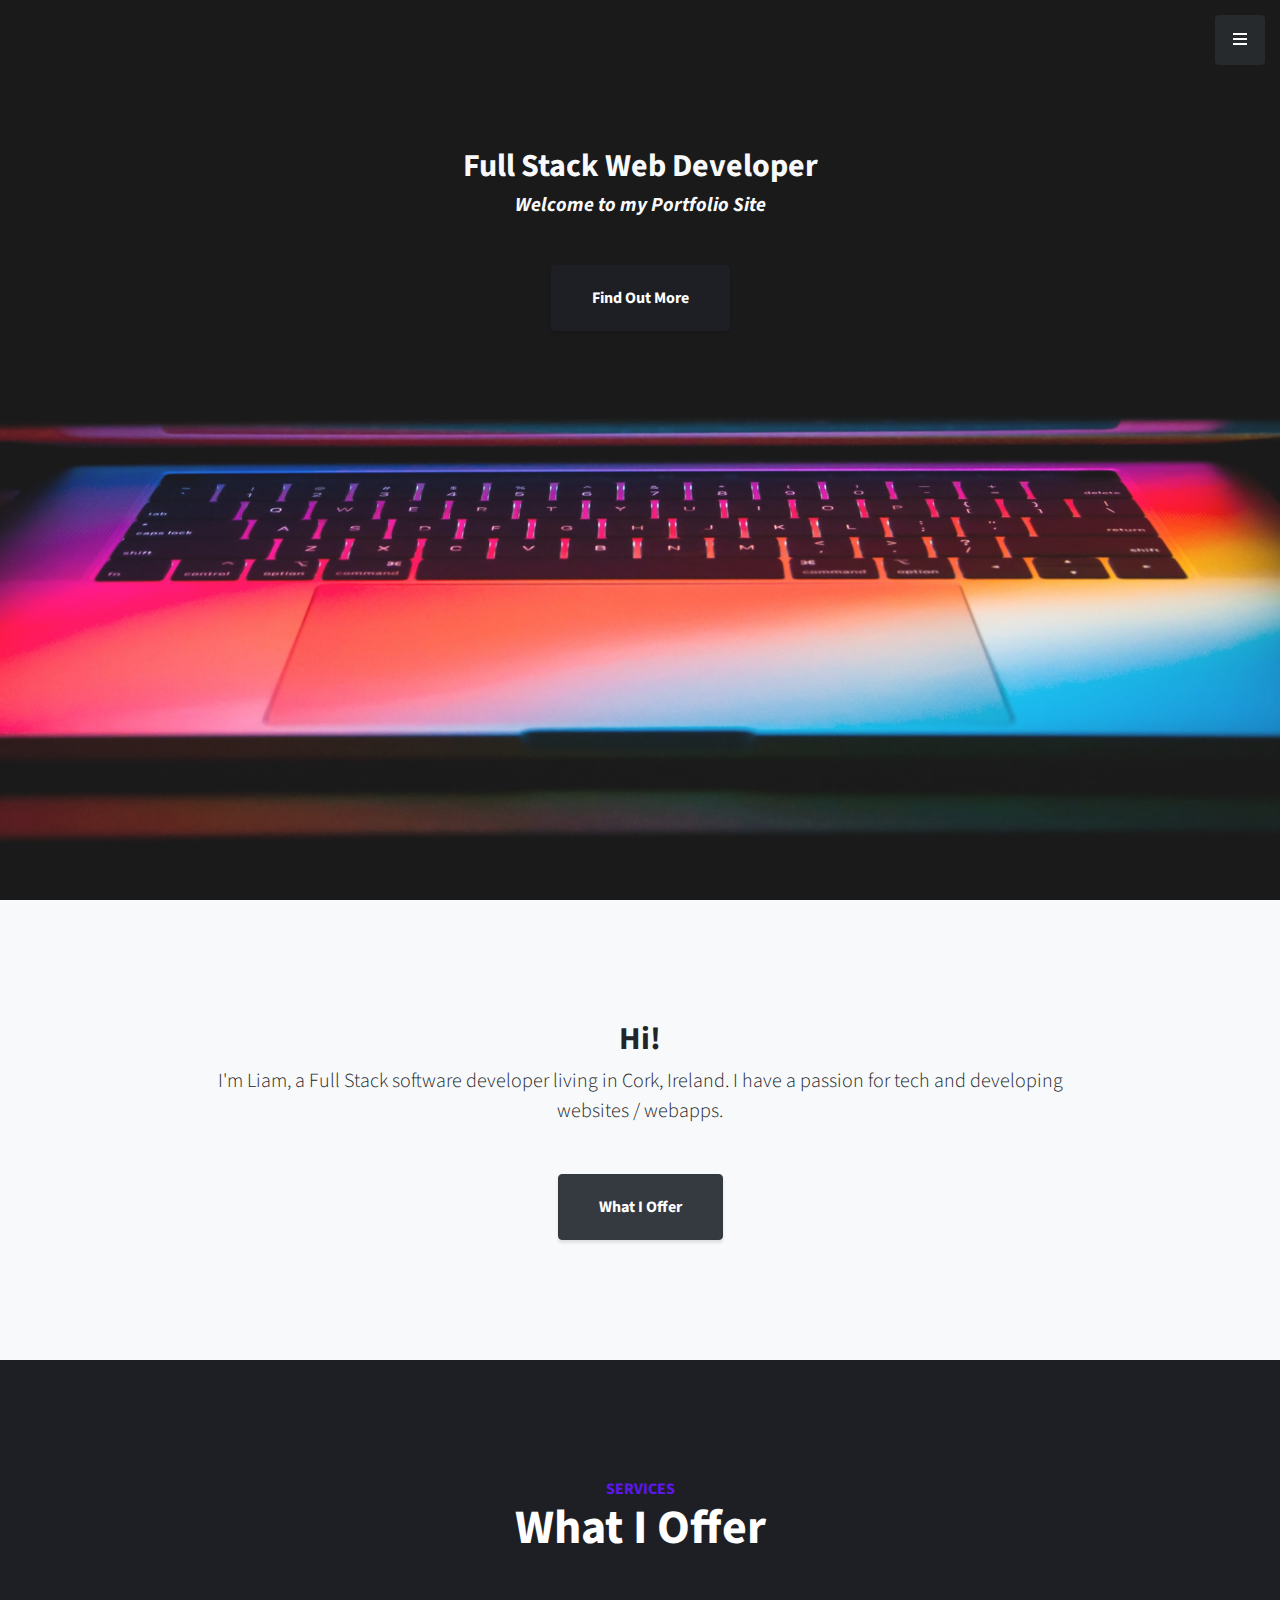
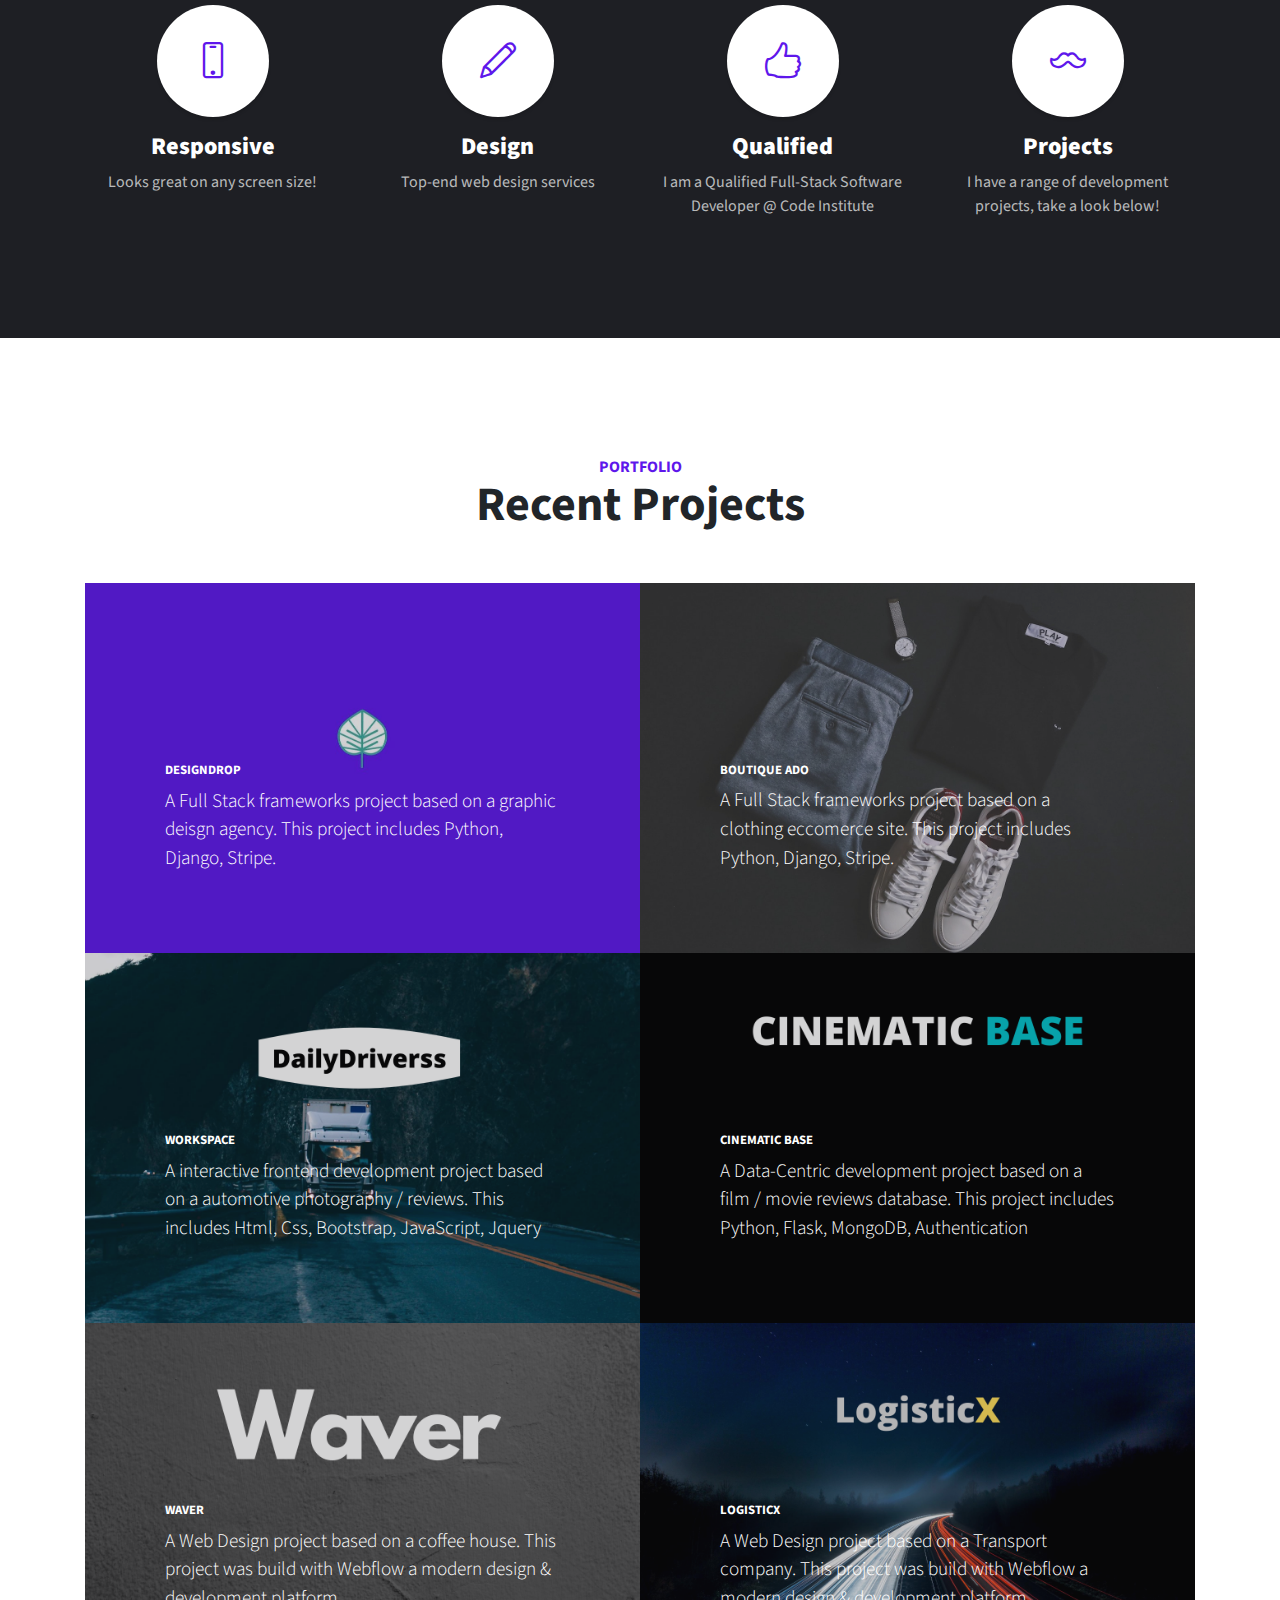
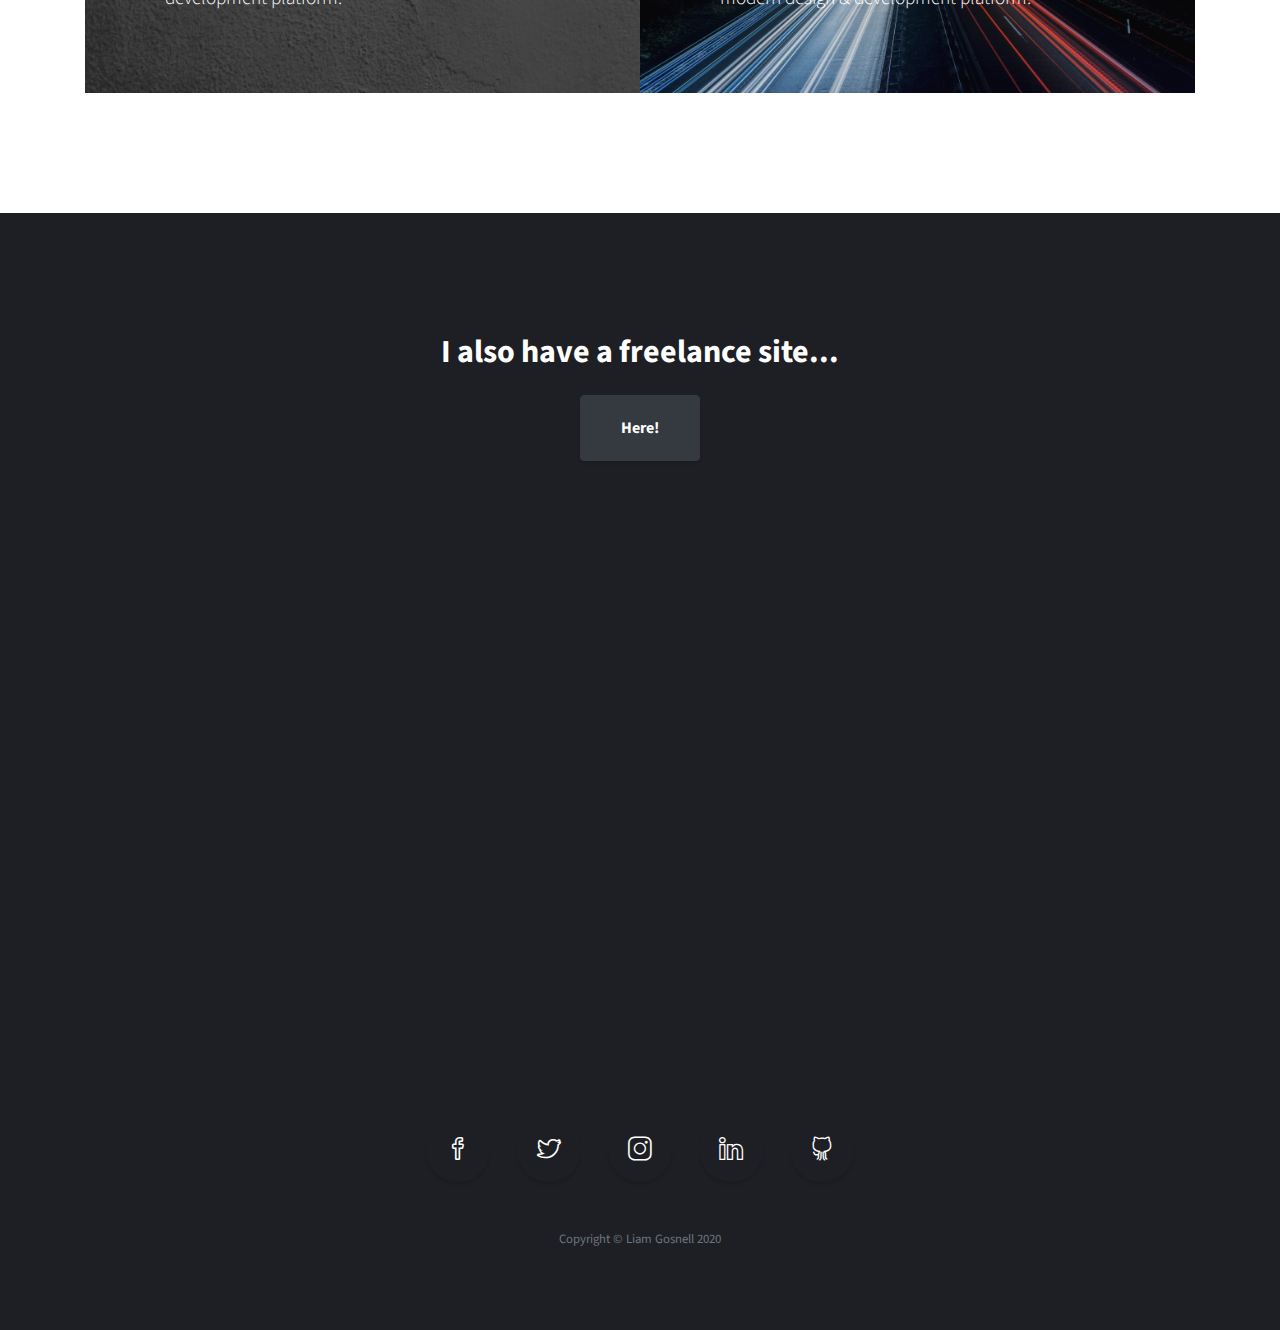
==== index.html @ 62e8125d "Added colours and images, index.html moved to main file" ====
<!DOCTYPE html>
<html lang="en">

<head>

  <meta charset="utf-8">
  <meta name="viewport" content="width=device-width, initial-scale=1, shrink-to-fit=no">
  <meta name="description" content="">
  <meta name="author" content="">

  <title>Liam Gosnell</title>

  <!-- Bootstrap Core CSS -->
  <link href="static/vendor/bootstrap/css/bootstrap.min.css" rel="stylesheet">

  <!-- Custom Fonts -->
  <link href="static/vendor/fontawesome-free/css/all.min.css" rel="stylesheet" type="text/css">
  <link href="https://fonts.googleapis.com/css?family=Source+Sans+Pro:300,400,700,300italic,400italic,700italic" rel="stylesheet" type="text/css">
  <link href="static/vendor/simple-line-icons/css/simple-line-icons.css" rel="stylesheet">

  <!-- Custom CSS -->
  <link href="static/css/stylish-portfolio.min.css" rel="stylesheet">
  <link href="static/css/stylish-portfolio.css" rel="stylesheet">

</head>

<body id="page-top">

  <!-- Navigation -->
  <a class="menu-toggle rounded" href="#">
    <i class="fas fa-bars"></i>
  </a>
  <nav id="sidebar-wrapper">
    <ul class="sidebar-nav">
      <li class="sidebar-brand">
        <a class="js-scroll-trigger" href="#page-top">Menu</a>
      </li>
      <li class="sidebar-nav-item">
        <a class="js-scroll-trigger" href="#page-top">Home</a>
      </li>
      <li class="sidebar-nav-item">
        <a class="js-scroll-trigger" href="#about">About</a>
      </li>
    
      <li class="sidebar-nav-item">
        <a class="js-scroll-trigger" href="#portfolio">Portfolio</a>
      </li>
      <li class="sidebar-nav-item">
        <a class="js-scroll-trigger" href="#contact">Contact</a>
      </li>
    </ul>
  </nav>

  <!-- Header -->
  <header class="masthead d-flex">
    <div class="container text-center my-auto">
    <h2 class="text-light">Full Stack Web Developer</h2>
      <h5 class="mb-5 text-light">
        <em>Welcome to my Portfolio Site</em>
      </h5>
      <a class="btn btn-primary btn-xl js-scroll-trigger" href="#about">Find Out More</a>
    </div>
    <div class="overlay"></div>
  </header>

  <!-- About -->
  <section class="content-section bg-light" id="about">
    <div class="container text-center">
      <div class="row">
        <div class="col-lg-10 mx-auto">
          <h2>Hi!</h2>
          <p class="lead mb-5">I'm Liam, a Full Stack software developer living in Cork, Ireland. I have a passion for tech and developing websites / webapps.</p>
          <a class="btn btn-dark btn-xl js-scroll-trigger" href="#services">What I Offer</a>
        </div>
      </div>
    </div>
  </section>

  <!-- Services -->
  <section class="content-section bg-primary text-white text-center" id="services">
    <div class="container">
      <div class="content-section-heading">
        <h3 class="text-secondary mb-0">Services</h3>
        <h2 class="mb-5">What I Offer</h2>
      </div>
      <div class="row">
        <div class="col-lg-3 col-md-6 mb-5 mb-lg-0">
          <span class="service-icon rounded-circle mx-auto mb-3">
            <i class="icon-screen-smartphone"></i>
          </span>
          <h4>
            <strong>Responsive</strong>
          </h4>
          <p class="text-faded mb-0">Looks great on any screen size!</p>
        </div>
        <div class="col-lg-3 col-md-6 mb-5 mb-lg-0">
          <span class="service-icon rounded-circle mx-auto mb-3">
            <i class="icon-pencil"></i>
          </span>
          <h4>
            <strong>Design</strong>
          </h4>
          <p class="text-faded mb-0">Top-end web design services</p>
        </div>
        <div class="col-lg-3 col-md-6 mb-5 mb-md-0">
          <span class="service-icon rounded-circle mx-auto mb-3">
            <i class="icon-like"></i>
          </span>
          <h4>
            <strong>Qualified</strong>
          </h4>
          <p class="text-faded mb-0">I am a Qualified Full-Stack Software Developer @ Code Institute</a></p>
        </div>
        <div class="col-lg-3 col-md-6">
          <span class="service-icon rounded-circle mx-auto mb-3">
            <i class="icon-mustache"></i>
          </span>
          <h4>
            <strong>Projects</strong>
          </h4>
          <p class="text-faded mb-0">I have a range of development projects, take a look below!</p>
        </div>
      </div>
    </div>
  </section>

  

  <!-- Portfolio -->
  <section class="content-section" id="portfolio">
    <div class="container">
      <div class="content-section-heading text-center">
        <h3 class="text-secondary mb-0">Portfolio</h3>
        <h2 class="mb-5">Recent Projects</h2>
      </div>
      <div class="row no-gutters">
        <div class="col-lg-6">
          <a class="portfolio-item" target="_blank" href="https://designdrop.herokuapp.com/">
            <span class="caption">
              <span class="caption-content">
                <h2>DESIGNDROP</h2>
                <p class="mb-0">A Full Stack frameworks project based on a graphic deisgn agency. This project includes Python, Django, Stripe.</p>
              </span>
            </span>
            <img class="img-fluid" src="static/img/design.jpg" alt="">
          </a>
        </div>
        <div class="col-lg-6">
          <a class="portfolio-item" target="_blank" href="https://lg-boutique-ado.herokuapp.com/">
            <span class="caption">
              <span class="caption-content">
                <h2>Boutique Ado</h2>
                <p class="mb-0">A Full Stack frameworks project based on a clothing eccomerce site. This project includes Python, Django, Stripe.</p>
              </span>
            </span>
            <img class="img-fluid" src="static/img/clothes-main.jpg" alt="">
          </a>
        </div>
        <div class="col-lg-6">
          <a class="portfolio-item" href="#">
            <span class="caption">
              <span class="caption-content">
                <h2>Workspace</h2>
                <p class="mb-0">A interactive frontend development project based on a automotive photography / reviews. This includes Html, Css, Bootstrap, JavaScript, Jquery</p>
              </span>
            </span>
            <img class="img-fluid" src="static/img/CB (4).png" alt="">
          </a>
        </div>
        <div class="col-lg-6">
          <a class="portfolio-item" href="https://cinematicbase.herokuapp.com/">
            <span class="caption">
              <span class="caption-content">
                <h2>Cinematic Base</h2>
                <p class="mb-0">A Data-Centric development project based on a film / movie reviews database. This project includes Python, Flask, MongoDB, Authentication</p>
              </span>
            </span>
            <img class="img-fluid" src="static/img/CB.png" alt="">
          </a>
        </div>
        <div class="col-lg-6">
          <a class="portfolio-item" href="https://waver.webflow.io/">
            <span class="caption">
              <span class="caption-content">
                <h2>Waver</h2>
                <p class="mb-0">A Web Design project based on a coffee house. This project was build with Webflow a modern design & development platform.</p>
              </span>
            </span>
            <img class="img-fluid" src="static/img/CB (7).png" alt="">
          </a>
        </div>
        <div class="col-lg-6">
          <a class="portfolio-item" href="https://logisticx.webflow.io/">
            <span class="caption">
              <span class="caption-content">
                <h2>LogisticX</h2>
                <p class="mb-0">A Web Design project based on a Transport company. This project was build with Webflow a modern design & development platform.</p>
              </span>
            </span>
            <img class="img-fluid" src="static/img/CB (6).png" alt="">
          </a>
        </div>
      </div>
    </div>
  </section>

  <!-- Call to Action -->
  <section class="content-section bg-primary text-white">
    <div class="container text-center">
      <h2 class="mb-4">I also have a freelance site...</h2>
      <a target="_blank" href="https://www.liamgosnell.ie/" class="btn btn-xl btn-dark">Here!</a>
    </div>
  </section>

  <!-- Map -->
  <section class="bg-primary" id="contact" class="map">
    <iframe src="https://www.google.com/maps/embed?pb=!1m18!1m12!1m3!1d19684.155788998512!2d-8.250971366388812!3d51.924477651158575!2m3!1f0!2f0!3f0!3m2!1i1024!2i768!4f13.1!3m3!1m2!1s0x484362a20b01cd27%3A0x40cc24ab045c8a9f!2sCarrigane%2C%20Co.%20Cork%2C%20T45%20HY90!5e0!3m2!1sen!2sie!4v1599044716041!5m2!1sen!2sie" width="100%" height="450" frameborder="0" style="border:0;" allowfullscreen="" aria-hidden="false" tabindex="0"></iframe>
    <br />
    
  </section>

  <!-- Footer -->
  <footer class="footer bg-primary text-center">
    <div class="container">
      <ul class="list-inline mb-5">
        <li class="list-inline-item">
          <a class="social-link rounded-circle text-white mr-3" target="_blank" href="https://www.facebook.com/LiamGosnellWeb">
            <i class="icon-social-facebook"></i>
          </a>
        </li>
        <li class="list-inline-item">
          <a class="social-link rounded-circle text-white mr-3" target="_blank" href="https://twitter.com/liam_gosnell">
            <i class="icon-social-twitter"></i>
          </a>
        </li>
        <li class="list-inline-item">
          <a class="social-link rounded-circle text-white mr-3" target="_blank" href="https://www.instagram.com/liam_gosnell/">
            <i class="icon-social-instagram"></i>
          </a>
        </li>
        <li class="list-inline-item">
          <a class="social-link rounded-circle text-white mr-3" target="_blank" href="https://www.linkedin.com/in/liam-gosnell-12635a195/">
            <i class="icon-social-linkedin"></i>
          </a>
        </li>
        <li class="list-inline-item">
          <a class="social-link rounded-circle text-white" target="_blank" href="https://github.com/Liam-gosnell">
            <i class="icon-social-github"></i>
          </a>
        </li>
      </ul>
      <p class="text-muted small mb-0">Copyright &copy; Liam Gosnell 2020</p>
    </div>
  </footer>

  <!-- Scroll to Top Button-->
  <a class="scroll-to-top rounded js-scroll-trigger" href="#page-top">
    <i class="fas fa-angle-up"></i>
  </a>

  <!-- Bootstrap core JavaScript -->
  <script src="static/vendor/jquery/jquery.min.js"></script>
  <script src="static/vendor/bootstrap/js/bootstrap.bundle.min.js"></script>

  <!-- Plugin JavaScript -->
  <script src="static/vendor/jquery-easing/jquery.easing.min.js"></script>

  <!-- Custom scripts for this template -->
  <script src="static/js/stylish-portfolio.min.js"></script>

</body>

</html>
---- static/vendor/simple-line-icons/css/simple-line-icons.css ----
@font-face {
  font-family: 'simple-line-icons';
  src: url('../fonts/Simple-Line-Icons.eot?v=2.4.0');
  src: url('../fonts/Simple-Line-Icons.eot?v=2.4.0#iefix') format('embedded-opentype'), url('../fonts/Simple-Line-Icons.woff2?v=2.4.0') format('woff2'), url('../fonts/Simple-Line-Icons.ttf?v=2.4.0') format('truetype'), url('../fonts/Simple-Line-Icons.woff?v=2.4.0') format('woff'), url('../fonts/Simple-Line-Icons.svg?v=2.4.0#simple-line-icons') format('svg');
  font-weight: normal;
  font-style: normal;
}
/*
 Use the following CSS code if you want to have a class per icon.
 Instead of a list of all class selectors, you can use the generic [class*="icon-"] selector, but it's slower:
*/
.icon-user,
.icon-people,
.icon-user-female,
.icon-user-follow,
.icon-user-following,
.icon-user-unfollow,
.icon-login,
.icon-logout,
.icon-emotsmile,
.icon-phone,
.icon-call-end,
.icon-call-in,
.icon-call-out,
.icon-map,
.icon-location-pin,
.icon-direction,
.icon-directions,
.icon-compass,
.icon-layers,
.icon-menu,
.icon-list,
.icon-options-vertical,
.icon-options,
.icon-arrow-down,
.icon-arrow-left,
.icon-arrow-right,
.icon-arrow-up,
.icon-arrow-up-circle,
.icon-arrow-left-circle,
.icon-arrow-right-circle,
.icon-arrow-down-circle,
.icon-check,
.icon-clock,
.icon-plus,
.icon-minus,
.icon-close,
.icon-event,
.icon-exclamation,
.icon-organization,
.icon-trophy,
.icon-screen-smartphone,
.icon-screen-desktop,
.icon-plane,
.icon-notebook,
.icon-mustache,
.icon-mouse,
.icon-magnet,
.icon-energy,
.icon-disc,
.icon-cursor,
.icon-cursor-move,
.icon-crop,
.icon-chemistry,
.icon-speedometer,
.icon-shield,
.icon-screen-tablet,
.icon-magic-wand,
.icon-hourglass,
.icon-graduation,
.icon-ghost,
.icon-game-controller,
.icon-fire,
.icon-eyeglass,
.icon-envelope-open,
.icon-envelope-letter,
.icon-bell,
.icon-badge,
.icon-anchor,
.icon-wallet,
.icon-vector,
.icon-speech,
.icon-puzzle,
.icon-printer,
.icon-present,
.icon-playlist,
.icon-pin,
.icon-picture,
.icon-handbag,
.icon-globe-alt,
.icon-globe,
.icon-folder-alt,
.icon-folder,
.icon-film,
.icon-feed,
.icon-drop,
.icon-drawer,
.icon-docs,
.icon-doc,
.icon-diamond,
.icon-cup,
.icon-calculator,
.icon-bubbles,
.icon-briefcase,
.icon-book-open,
.icon-basket-loaded,
.icon-basket,
.icon-bag,
.icon-action-undo,
.icon-action-redo,
.icon-wrench,
.icon-umbrella,
.icon-trash,
.icon-tag,
.icon-support,
.icon-frame,
.icon-size-fullscreen,
.icon-size-actual,
.icon-shuffle,
.icon-share-alt,
.icon-share,
.icon-rocket,
.icon-question,
.icon-pie-chart,
.icon-pencil,
.icon-note,
.icon-loop,
.icon-home,
.icon-grid,
.icon-graph,
.icon-microphone,
.icon-music-tone-alt,
.icon-music-tone,
.icon-earphones-alt,
.icon-earphones,
.icon-equalizer,
.icon-like,
.icon-dislike,
.icon-control-start,
.icon-control-rewind,
.icon-control-play,
.icon-control-pause,
.icon-control-forward,
.icon-control-end,
.icon-volume-1,
.icon-volume-2,
.icon-volume-off,
.icon-calendar,
.icon-bulb,
.icon-chart,
.icon-ban,
.icon-bubble,
.icon-camrecorder,
.icon-camera,
.icon-cloud-download,
.icon-cloud-upload,
.icon-envelope,
.icon-eye,
.icon-flag,
.icon-heart,
.icon-info,
.icon-key,
.icon-link,
.icon-lock,
.icon-lock-open,
.icon-magnifier,
.icon-magnifier-add,
.icon-magnifier-remove,
.icon-paper-clip,
.icon-paper-plane,
.icon-power,
.icon-refresh,
.icon-reload,
.icon-settings,
.icon-star,
.icon-symbol-female,
.icon-symbol-male,
.icon-target,
.icon-credit-card,
.icon-paypal,
.icon-social-tumblr,
.icon-social-twitter,
.icon-social-facebook,
.icon-social-instagram,
.icon-social-linkedin,
.icon-social-pinterest,
.icon-social-github,
.icon-social-google,
.icon-social-reddit,
.icon-social-skype,
.icon-social-dribbble,
.icon-social-behance,
.icon-social-foursqare,
.icon-social-soundcloud,
.icon-social-spotify,
.icon-social-stumbleupon,
.icon-social-youtube,
.icon-social-dropbox,
.icon-social-vkontakte,
.icon-social-steam {
  font-family: 'simple-line-icons';
  speak: none;
  font-style: normal;
  font-weight: normal;
  font-variant: normal;
  text-transform: none;
  line-height: 1;
  /* Better Font Rendering =========== */
  -webkit-font-smoothing: antialiased;
  -moz-osx-font-smoothing: grayscale;
}
.icon-user:before {
  content: "\e005";
}
.icon-people:before {
  content: "\e001";
}
.icon-user-female:before {
  content: "\e000";
}
.icon-user-follow:before {
  content: "\e002";
}
.icon-user-following:before {
  content: "\e003";
}
.icon-user-unfollow:before {
  content: "\e004";
}
.icon-login:before {
  content: "\e066";
}
.icon-logout:before {
  content: "\e065";
}
.icon-emotsmile:before {
  content: "\e021";
}
.icon-phone:before {
  content: "\e600";
}
.icon-call-end:before {
  content: "\e048";
}
.icon-call-in:before {
  content: "\e047";
}
.icon-call-out:before {
  content: "\e046";
}
.icon-map:before {
  content: "\e033";
}
.icon-location-pin:before {
  content: "\e096";
}
.icon-direction:before {
  content: "\e042";
}
.icon-directions:before {
  content: "\e041";
}
.icon-compass:before {
  content: "\e045";
}
.icon-layers:before {
  content: "\e034";
}
.icon-menu:before {
  content: "\e601";
}
.icon-list:before {
  content: "\e067";
}
.icon-options-vertical:before {
  content: "\e602";
}
.icon-options:before {
  content: "\e603";
}
.icon-arrow-down:before {
  content: "\e604";
}
.icon-arrow-left:before {
  content: "\e605";
}
.icon-arrow-right:before {
  content: "\e606";
}
.icon-arrow-up:before {
  content: "\e607";
}
.icon-arrow-up-circle:before {
  content: "\e078";
}
.icon-arrow-left-circle:before {
  content: "\e07a";
}
.icon-arrow-right-circle:before {
  content: "\e079";
}
.icon-arrow-down-circle:before {
  content: "\e07b";
}
.icon-check:before {
  content: "\e080";
}
.icon-clock:before {
  content: "\e081";
}
.icon-plus:before {
  content: "\e095";
}
.icon-minus:before {
  content: "\e615";
}
.icon-close:before {
  content: "\e082";
}
.icon-event:before {
  content: "\e619";
}
.icon-exclamation:before {
  content: "\e617";
}
.icon-organization:before {
  content: "\e616";
}
.icon-trophy:before {
  content: "\e006";
}
.icon-screen-smartphone:before {
  content: "\e010";
}
.icon-screen-desktop:before {
  content: "\e011";
}
.icon-plane:before {
  content: "\e012";
}
.icon-notebook:before {
  content: "\e013";
}
.icon-mustache:before {
  content: "\e014";
}
.icon-mouse:before {
  content: "\e015";
}
.icon-magnet:before {
  content: "\e016";
}
.icon-energy:before {
  content: "\e020";
}
.icon-disc:before {
  content: "\e022";
}
.icon-cursor:before {
  content: "\e06e";
}
.icon-cursor-move:before {
  content: "\e023";
}
.icon-crop:before {
  content: "\e024";
}
.icon-chemistry:before {
  content: "\e026";
}
.icon-speedometer:before {
  content: "\e007";
}
.icon-shield:before {
  content: "\e00e";
}
.icon-screen-tablet:before {
  content: "\e00f";
}
.icon-magic-wand:before {
  content: "\e017";
}
.icon-hourglass:before {
  content: "\e018";
}
.icon-graduation:before {
  content: "\e019";
}
.icon-ghost:before {
  content: "\e01a";
}
.icon-game-controller:before {
  content: "\e01b";
}
.icon-fire:before {
  content: "\e01c";
}
.icon-eyeglass:before {
  content: "\e01d";
}
.icon-envelope-open:before {
  content: "\e01e";
}
.icon-envelope-letter:before {
  content: "\e01f";
}
.icon-bell:before {
  content: "\e027";
}
.icon-badge:before {
  content: "\e028";
}
.icon-anchor:before {
  content: "\e029";
}
.icon-wallet:before {
  content: "\e02a";
}
.icon-vector:before {
  content: "\e02b";
}
.icon-speech:before {
  content: "\e02c";
}
.icon-puzzle:before {
  content: "\e02d";
}
.icon-printer:before {
  content: "\e02e";
}
.icon-present:before {
  content: "\e02f";
}
.icon-playlist:before {
  content: "\e030";
}
.icon-pin:before {
  content: "\e031";
}
.icon-picture:before {
  content: "\e032";
}
.icon-handbag:before {
  content: "\e035";
}
.icon-globe-alt:before {
  content: "\e036";
}
.icon-globe:before {
  content: "\e037";
}
.icon-folder-alt:before {
  content: "\e039";
}
.icon-folder:before {
  content: "\e089";
}
.icon-film:before {
  content: "\e03a";
}
.icon-feed:before {
  content: "\e03b";
}
.icon-drop:before {
  content: "\e03e";
}
.icon-drawer:before {
  content: "\e03f";
}
.icon-docs:before {
  content: "\e040";
}
.icon-doc:before {
  content: "\e085";
}
.icon-diamond:before {
  content: "\e043";
}
.icon-cup:before {
  content: "\e044";
}
.icon-calculator:before {
  content: "\e049";
}
.icon-bubbles:before {
  content: "\e04a";
}
.icon-briefcase:before {
  content: "\e04b";
}
.icon-book-open:before {
  content: "\e04c";
}
.icon-basket-loaded:before {
  content: "\e04d";
}
.icon-basket:before {
  content: "\e04e";
}
.icon-bag:before {
  content: "\e04f";
}
.icon-action-undo:before {
  content: "\e050";
}
.icon-action-redo:before {
  content: "\e051";
}
.icon-wrench:before {
  content: "\e052";
}
.icon-umbrella:before {
  content: "\e053";
}
.icon-trash:before {
  content: "\e054";
}
.icon-tag:before {
  content: "\e055";
}
.icon-support:before {
  content: "\e056";
}
.icon-frame:before {
  content: "\e038";
}
.icon-size-fullscreen:before {
  content: "\e057";
}
.icon-size-actual:before {
  content: "\e058";
}
.icon-shuffle:before {
  content: "\e059";
}
.icon-share-alt:before {
  content: "\e05a";
}
.icon-share:before {
  content: "\e05b";
}
.icon-rocket:before {
  content: "\e05c";
}
.icon-question:before {
  content: "\e05d";
}
.icon-pie-chart:before {
  content: "\e05e";
}
.icon-pencil:before {
  content: "\e05f";
}
.icon-note:before {
  content: "\e060";
}
.icon-loop:before {
  content: "\e064";
}
.icon-home:before {
  content: "\e069";
}
.icon-grid:before {
  content: "\e06a";
}
.icon-graph:before {
  content: "\e06b";
}
.icon-microphone:before {
  content: "\e063";
}
.icon-music-tone-alt:before {
  content: "\e061";
}
.icon-music-tone:before {
  content: "\e062";
}
.icon-earphones-alt:before {
  content: "\e03c";
}
.icon-earphones:before {
  content: "\e03d";
}
.icon-equalizer:before {
  content: "\e06c";
}
.icon-like:before {
  content: "\e068";
}
.icon-dislike:before {
  content: "\e06d";
}
.icon-control-start:before {
  content: "\e06f";
}
.icon-control-rewind:before {
  content: "\e070";
}
.icon-control-play:before {
  content: "\e071";
}
.icon-control-pause:before {
  content: "\e072";
}
.icon-control-forward:before {
  content: "\e073";
}
.icon-control-end:before {
  content: "\e074";
}
.icon-volume-1:before {
  content: "\e09f";
}
.icon-volume-2:before {
  content: "\e0a0";
}
.icon-volume-off:before {
  content: "\e0a1";
}
.icon-calendar:before {
  content: "\e075";
}
.icon-bulb:before {
  content: "\e076";
}
.icon-chart:before {
  content: "\e077";
}
.icon-ban:before {
  content: "\e07c";
}
.icon-bubble:before {
  content: "\e07d";
}
.icon-camrecorder:before {
  content: "\e07e";
}
.icon-camera:before {
  content: "\e07f";
}
.icon-cloud-download:before {
  content: "\e083";
}
.icon-cloud-upload:before {
  content: "\e084";
}
.icon-envelope:before {
  content: "\e086";
}
.icon-eye:before {
  content: "\e087";
}
.icon-flag:before {
  content: "\e088";
}
.icon-heart:before {
  content: "\e08a";
}
.icon-info:before {
  content: "\e08b";
}
.icon-key:before {
  content: "\e08c";
}
.icon-link:before {
  content: "\e08d";
}
.icon-lock:before {
  content: "\e08e";
}
.icon-lock-open:before {
  content: "\e08f";
}
.icon-magnifier:before {
  content: "\e090";
}
.icon-magnifier-add:before {
  content: "\e091";
}
.icon-magnifier-remove:before {
  content: "\e092";
}
.icon-paper-clip:before {
  content: "\e093";
}
.icon-paper-plane:before {
  content: "\e094";
}
.icon-power:before {
  content: "\e097";
}
.icon-refresh:before {
  content: "\e098";
}
.icon-reload:before {
  content: "\e099";
}
.icon-settings:before {
  content: "\e09a";
}
.icon-star:before {
  content: "\e09b";
}
.icon-symbol-female:before {
  content: "\e09c";
}
.icon-symbol-male:before {
  content: "\e09d";
}
.icon-target:before {
  content: "\e09e";
}
.icon-credit-card:before {
  content: "\e025";
}
.icon-paypal:before {
  content: "\e608";
}
.icon-social-tumblr:before {
  content: "\e00a";
}
.icon-social-twitter:before {
  content: "\e009";
}
.icon-social-facebook:before {
  content: "\e00b";
}
.icon-social-instagram:before {
  content: "\e609";
}
.icon-social-linkedin:before {
  content: "\e60a";
}
.icon-social-pinterest:before {
  content: "\e60b";
}
.icon-social-github:before {
  content: "\e60c";
}
.icon-social-google:before {
  content: "\e60d";
}
.icon-social-reddit:before {
  content: "\e60e";
}
.icon-social-skype:before {
  content: "\e60f";
}
.icon-social-dribbble:before {
  content: "\e00d";
}
.icon-social-behance:before {
  content: "\e610";
}
.icon-social-foursqare:before {
  content: "\e611";
}
.icon-social-soundcloud:before {
  content: "\e612";
}
.icon-social-spotify:before {
  content: "\e613";
}
.icon-social-stumbleupon:before {
  content: "\e614";
}
.icon-social-youtube:before {
  content: "\e008";
}
.icon-social-dropbox:before {
  content: "\e00c";
}
.icon-social-vkontakte:before {
  content: "\e618";
}
.icon-social-steam:before {
  content: "\e620";
}
---- static/css/stylish-portfolio.min.css ----
/*!
 * Start Bootstrap - Stylish Portfolio v5.0.7 (https://startbootstrap.com/template-overviews/stylish-portfolio)
 * Copyright 2013-2019 Start Bootstrap
 * Licensed under MIT (https://github.com/BlackrockDigital/startbootstrap-stylish-portfolio/blob/master/LICENSE)
 */body,html{width:100%;height:100%}body{font-family:'Source Sans Pro'}.btn-xl{padding:1.25rem 2.5rem}.content-section{padding-top:7.5rem;padding-bottom:7.5rem}.content-section-heading h2{font-size:3rem}.content-section-heading h3{font-size:1rem;text-transform:uppercase}h1,h2,h3,h4,h5,h6{font-weight:700}.text-faded{color:rgba(255,255,255,.7)}.map{height:30rem}@media (max-width:992px){.map{height:75%}}.map iframe{pointer-events:none}.scroll-to-top{position:fixed;right:15px;bottom:15px;display:none;width:50px;height:50px;text-align:center;color:#fff;background:rgba(52,58,64,.5);line-height:45px}.scroll-to-top:focus,.scroll-to-top:hover{color:#fff}.scroll-to-top:hover{background:#343a40}.scroll-to-top i{font-weight:800}.masthead{min-height:30rem;position:relative;display:table;width:100%;height:auto;padding-top:8rem;padding-bottom:8rem;background:linear-gradient(90deg,rgba(255,255,255,.1) 0,rgba(255,255,255,.1) 100%),url(../img/portfolio.jpeg);background-position:center center;background-repeat:no-repeat;background-size:cover}.masthead h1{font-size:4rem;margin:0;padding:0}@media (min-width:992px){.masthead{height:100vh}.masthead h1{font-size:5.5rem}}#sidebar-wrapper{position:fixed;z-index:2;right:0;width:250px;height:100%;transition:all .4s ease 0s;transform:translateX(250px);background:#1d809f;border-left:1px solid rgba(255,255,255,.1)}.sidebar-nav{position:absolute;top:0;width:250px;margin:0;padding:0;list-style:none}.sidebar-nav li.sidebar-nav-item a{display:block;text-decoration:none;color:#fff;padding:15px}.sidebar-nav li a:hover{text-decoration:none;color:#fff;background:rgba(255,255,255,.2)}.sidebar-nav li a:active,.sidebar-nav li a:focus{text-decoration:none}.sidebar-nav>.sidebar-brand{font-size:1.2rem;background:rgba(52,58,64,.1);height:80px;line-height:50px;padding-top:15px;padding-bottom:15px;padding-left:15px}.sidebar-nav>.sidebar-brand a{color:#fff}.sidebar-nav>.sidebar-brand a:hover{color:#fff;background:0 0}#sidebar-wrapper.active{right:250px;width:250px;transition:all .4s ease 0s}.menu-toggle{position:fixed;right:15px;top:15px;width:50px;height:50px;text-align:center;color:#fff;background:rgba(52,58,64,.5);line-height:50px;z-index:999}.menu-toggle:focus,.menu-toggle:hover{color:#fff}.menu-toggle:hover{background:#343a40}.service-icon{background-color:#fff;color:#1d809f;height:7rem;width:7rem;display:block;line-height:7.5rem;font-size:2.25rem;box-shadow:0 3px 3px 0 rgba(0,0,0,.1)}.callout{padding:15rem 0;background:linear-gradient(90deg,rgba(255,255,255,.1) 0,rgba(255,255,255,.1) 100%),url(../img/tech1.jpeg);background-position:center center;background-repeat:no-repeat;background-size:cover}.callout h2{font-size:3.5rem;font-weight:700;display:block;max-width:30rem}.portfolio-item{display:block;position:relative;overflow:hidden;max-width:530px;margin:auto auto 1rem}.portfolio-item .caption{display:flex;height:100%;width:100%;background-color:rgba(33,37,41,.2);position:absolute;top:0;bottom:0;z-index:1}.portfolio-item .caption .caption-content{color:#fff;margin:auto 2rem 2rem}.portfolio-item .caption .caption-content h2{font-size:.8rem;text-transform:uppercase}.portfolio-item .caption .caption-content p{font-weight:300;font-size:1.2rem}@media (min-width:992px){.portfolio-item{max-width:none;margin:0}.portfolio-item .caption{-webkit-transition:-webkit-clip-path .25s ease-out,background-color .7s;-webkit-clip-path:inset(0);clip-path:inset(0)}.portfolio-item .caption .caption-content{transition:opacity .25s;margin-left:5rem;margin-right:5rem;margin-bottom:5rem}.portfolio-item img{-webkit-transition:-webkit-clip-path .25s ease-out;-webkit-clip-path:inset(-1px);clip-path:inset(-1px)}.portfolio-item:hover img{-webkit-clip-path:inset(2rem);clip-path:inset(2rem)}.portfolio-item:hover .caption{background-color:rgba(29,128,159,.9);-webkit-clip-path:inset(2rem);clip-path:inset(2rem)}}footer.footer{padding-top:5rem;padding-bottom:5rem}footer.footer .social-link{display:block;height:4rem;width:4rem;line-height:4.3rem;font-size:1.5rem;background-color:#1d809f;transition:background-color .15s ease-in-out;box-shadow:0 3px 3px 0 rgba(0,0,0,.1)}footer.footer .social-link:hover{background-color:#155d74;text-decoration:none}a{color:#1d809f}a:active,a:focus,a:hover{color:#155d74}.btn-primary{background-color:#1d809f!important;border-color:#1d809f!important;color:#fff!important}.btn-primary:active,.btn-primary:focus,.btn-primary:hover{background-color:#155d74!important;border-color:#155d74!important}.btn-secondary{background-color:#ecb807!important;border-color:#ecb807!important;color:#fff!important}.btn-secondary:active,.btn-secondary:focus,.btn-secondary:hover{background-color:#ba9106!important;border-color:#ba9106!important}.btn-dark{color:#fff!important}.btn{box-shadow:0 3px 3px 0 rgba(0,0,0,.1);font-weight:700}.bg-primary{background-color:#1d809f!important}.text-primary{color:#1d809f!important}.text-secondary{color:#ecb807!important}
---- static/css/stylish-portfolio.css ----
body,
html {
  width: 100%;
  height: 100%;
}

body {
  font-family: 'Source Sans Pro';
}

.btn-xl {
  padding: 1.25rem 2.5rem;
}

.content-section {
  padding-top: 7.5rem;
  padding-bottom: 7.5rem;
}

.content-section-heading h2 {
  font-size: 3rem;
}

.content-section-heading h3 {
  font-size: 1rem;
  text-transform: uppercase;
}

h1,
h2,
h3,
h4,
h5,
h6 {
  font-weight: 700;
}

.text-faded {
  color: rgba(255, 255, 255, 0.7);
}

/* Map */
.map {
  height: 30rem;
}

@media (max-width: 992px) {
  .map {
    height: 75%;
  }
}

.map iframe {
  pointer-events: none;
}

.scroll-to-top {
  position: fixed;
  right: 15px;
  bottom: 15px;
  display: none;
  width: 50px;
  height: 50px;
  text-align: center;
  color: white;
  background: rgba(52, 58, 64, 0.5);
  line-height: 45px;
}

.scroll-to-top:focus, .scroll-to-top:hover {
  color: white;
}

.scroll-to-top:hover {
  background: #343a40;
}

.scroll-to-top i {
  font-weight: 800;
}

.masthead {
  min-height: 30rem;
  position: relative;
  display: table;
  width: 100%;
  height: auto;
  padding-top: 8rem;
  padding-bottom: 8rem;
  background: linear-gradient(90deg, rgba(255, 255, 255, 0.1) 0%, rgba(255, 255, 255, 0.1) 100%), url("../img/macbook.jpg");
  background-position: center center;
  background-repeat: no-repeat;
  background-size: cover;
}

.masthead h1 {
  font-size: 4rem;
  margin: 0;
  padding: 0;
}

@media (min-width: 992px) {
  .masthead {
    height: 100vh;
  }
  .masthead h1 {
    font-size: 5.5rem;
  }
}

/* Side Menu */
#sidebar-wrapper {
  position: fixed;
  z-index: 2;
  right: 0;
  width: 250px;
  height: 100%;
  transition: all 0.4s ease 0s;
  transform: translateX(250px);
  background: #5E17EB;
  border-left: 1px solid rgba(255, 255, 255, 0.1);
}

.sidebar-nav {
  position: absolute;
  top: 0;
  width: 250px;
  margin: 0;
  padding: 0;
  list-style: none;
}

.sidebar-nav li.sidebar-nav-item a {
  display: block;
  text-decoration: none;
  color: #fff;
  padding: 15px;
}

.sidebar-nav li a:hover {
  text-decoration: none;
  color: #fff;
  background: rgba(255, 255, 255, 0.2);
}

.sidebar-nav li a:active,
.sidebar-nav li a:focus {
  text-decoration: none;
}

.sidebar-nav > .sidebar-brand {
  font-size: 1.2rem;
  background: rgba(52, 58, 64, 0.1);
  height: 80px;
  line-height: 50px;
  padding-top: 15px;
  padding-bottom: 15px;
  padding-left: 15px;
}

.sidebar-nav > .sidebar-brand a {
  color: #fff;
}

.sidebar-nav > .sidebar-brand a:hover {
  color: #fff;
  background: none;
}

#sidebar-wrapper.active {
  right: 250px;
  width: 250px;
  transition: all 0.4s ease 0s;
}

.menu-toggle {
  position: fixed;
  right: 15px;
  top: 15px;
  width: 50px;
  height: 50px;
  text-align: center;
  color: #fff;
  background: rgba(52, 58, 64, 0.5);
  line-height: 50px;
  z-index: 999;
}

.menu-toggle:focus, .menu-toggle:hover {
  color: #fff;
}

.menu-toggle:hover {
  background: #343a40;
}

.service-icon {
  background-color: #fff;
  color: #5E17EB;
  height: 7rem;
  width: 7rem;
  display: block;
  line-height: 7.5rem;
  font-size: 2.25rem;
  box-shadow: 0 3px 3px 0 rgba(0, 0, 0, 0.1);
}

.callout {
  padding: 15rem 0;
  background: linear-gradient(90deg, rgba(255, 255, 255, 0.1) 0%, rgba(255, 255, 255, 0.1) 100%), url("../img/tech1.jpeg");
  background-position: center center;
  background-repeat: no-repeat;
  background-size: cover;
}

.callout h2 {
  font-size: 3.5rem;
  font-weight: 700;
  display: block;
  max-width: 30rem;
}

.portfolio-item {
  display: block;
  position: relative;
  overflow: hidden;
  max-width: 530px;
  margin: auto auto 1rem;
}

.portfolio-item .caption {
  display: flex;
  height: 100%;
  width: 100%;
  background-color: rgba(33, 37, 41, 0.2);
  position: absolute;
  top: 0;
  bottom: 0;
  z-index: 1;
}

.portfolio-item .caption .caption-content {
  color: #fff;
  margin: auto 2rem 2rem;
}

.portfolio-item .caption .caption-content h2 {
  font-size: 0.8rem;
  text-transform: uppercase;
}

.portfolio-item .caption .caption-content p {
  font-weight: 300;
  font-size: 1.2rem;
}

@media (min-width: 992px) {
  .portfolio-item {
    max-width: none;
    margin: 0;
  }
  .portfolio-item .caption {
    -webkit-transition: -webkit-clip-path 0.25s ease-out, background-color 0.7s;
    -webkit-clip-path: inset(0px);
    clip-path: inset(0px);
  }
  .portfolio-item .caption .caption-content {
    transition: opacity 0.25s;
    margin-left: 5rem;
    margin-right: 5rem;
    margin-bottom: 5rem;
  }
  .portfolio-item img {
    -webkit-transition: -webkit-clip-path 0.25s ease-out;
    -webkit-clip-path: inset(-1px);
    clip-path: inset(-1px);
  }
  .portfolio-item:hover img {
    -webkit-clip-path: inset(2rem);
    clip-path: inset(2rem);
  }
  .portfolio-item:hover .caption {
    background-color: rgba(29, 128, 159, 0.9);
    -webkit-clip-path: inset(2rem);
    clip-path: inset(2rem);
  }
}

footer.footer {
  padding-top: 5rem;
  padding-bottom: 5rem;
}

footer.footer .social-link {
  display: block;
  height: 4rem;
  width: 4rem;
  line-height: 4.3rem;
  font-size: 1.5rem;
  background-color: #1E1F24;
  transition: background-color 0.15s ease-in-out;
  box-shadow: 0 3px 3px 0 rgba(0, 0, 0, 0.1);
}

footer.footer .social-link:hover {
  background-color: #5E17EB;
  text-decoration: none;
}

a {
  color: #5E17EB;
}

a:hover, a:focus, a:active {
  color: rgb(56, 14, 138);
}

.btn-primary {
  background-color: #1E1F24 !important;
  border-color: #1E1F24 !important;
  color: #fff !important;
}

.btn-primary:hover, .btn-primary:focus, .btn-primary:active {
  background-color: #5E17EB !important;
  border-color: #5E17EB !important;
}

.btn-secondary {
  background-color: #ecb807 !important;
  border-color: #ecb807 !important;
  color: #fff !important;
}

.btn-secondary:hover, .btn-secondary:focus, .btn-secondary:active {
  background-color: #ba9106 !important;
  border-color: #ba9106 !important;
}

.btn-dark {
  color: #fff !important;
}

.btn-dark:hover, .btn-secondary:focus, .btn-secondary:active {
  background-color: #5E17EB !important;
  border-color: #5E17EB!important;
}

.btn {
  box-shadow: 0px 3px 3px 0px rgba(0, 0, 0, 0.1);
  font-weight: 700;
}

.bg-primary {
  background-color: #1E1F24 !important;
}

.my-auto {
        margin-bottom: 441px!important;
}


.text-primary {
  color: #5E17EB !important;
}

.text-secondary {
  color: #5E17EB !important;
}
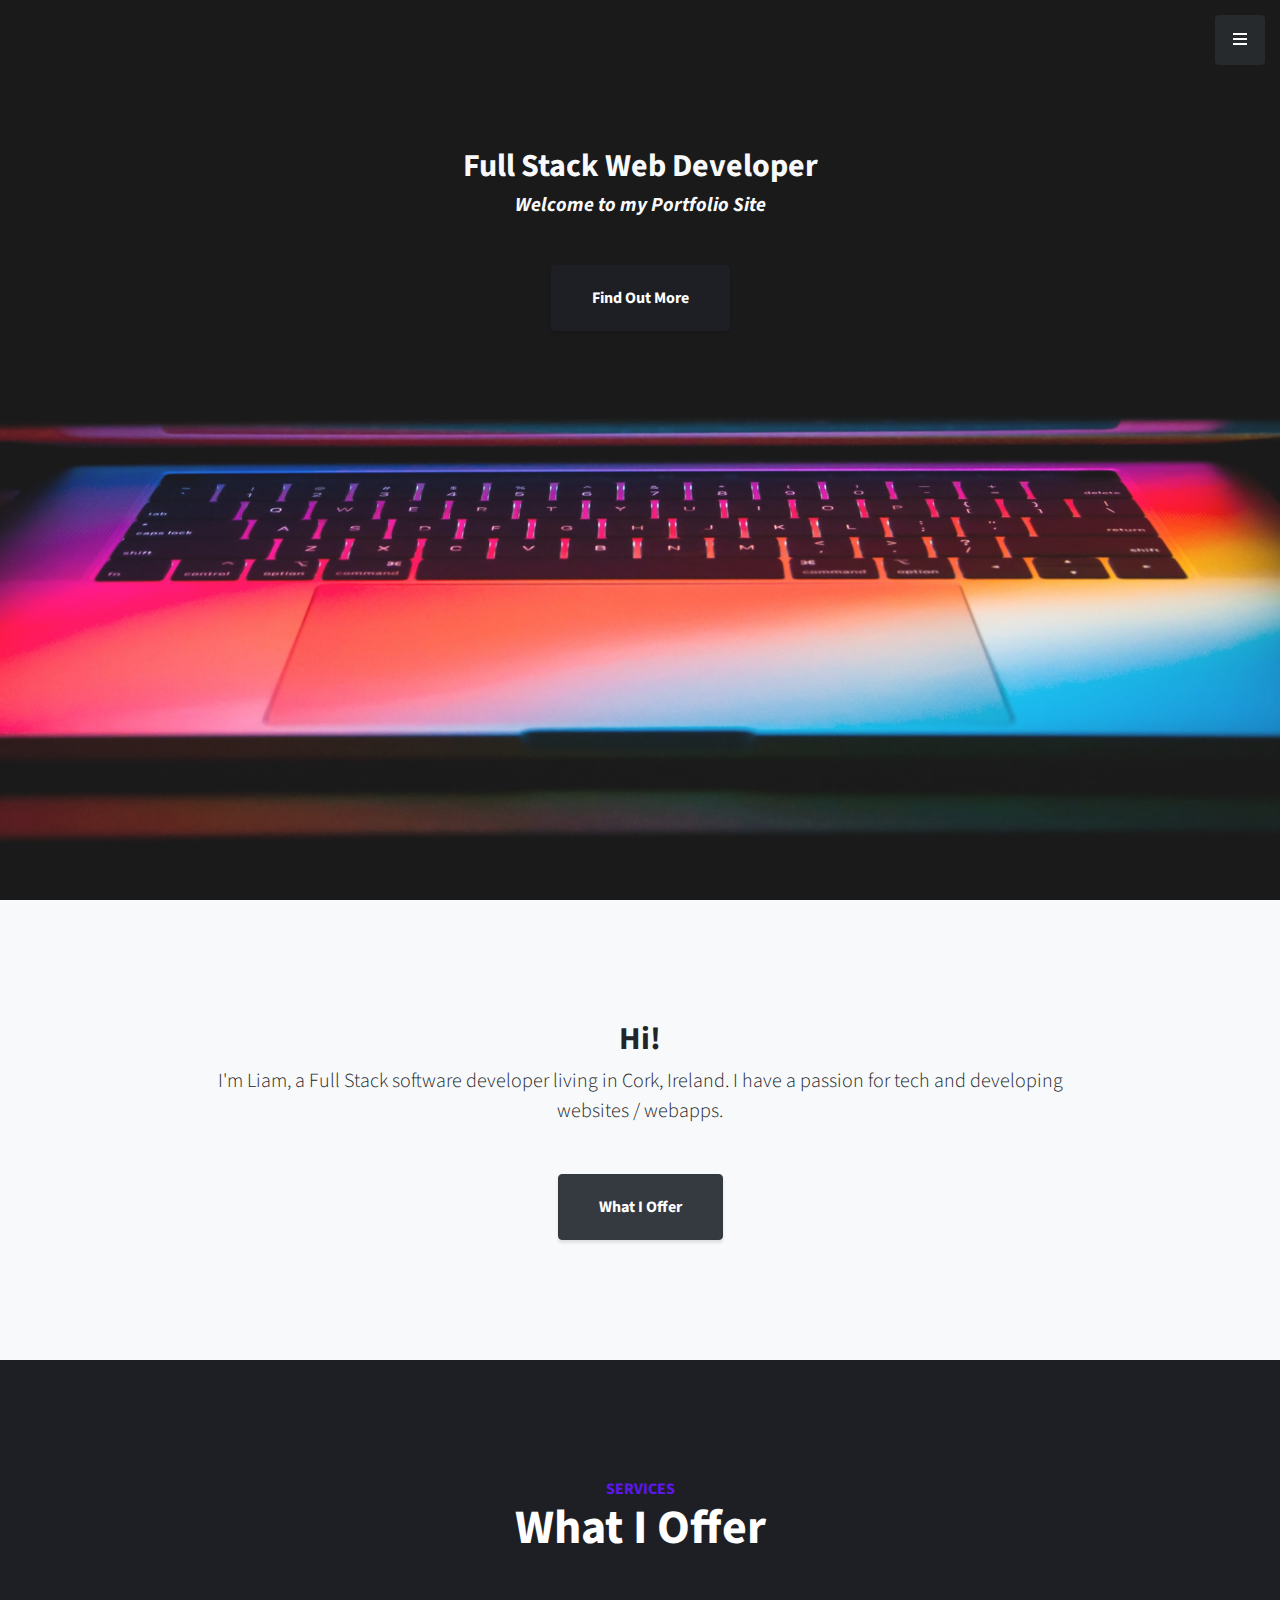
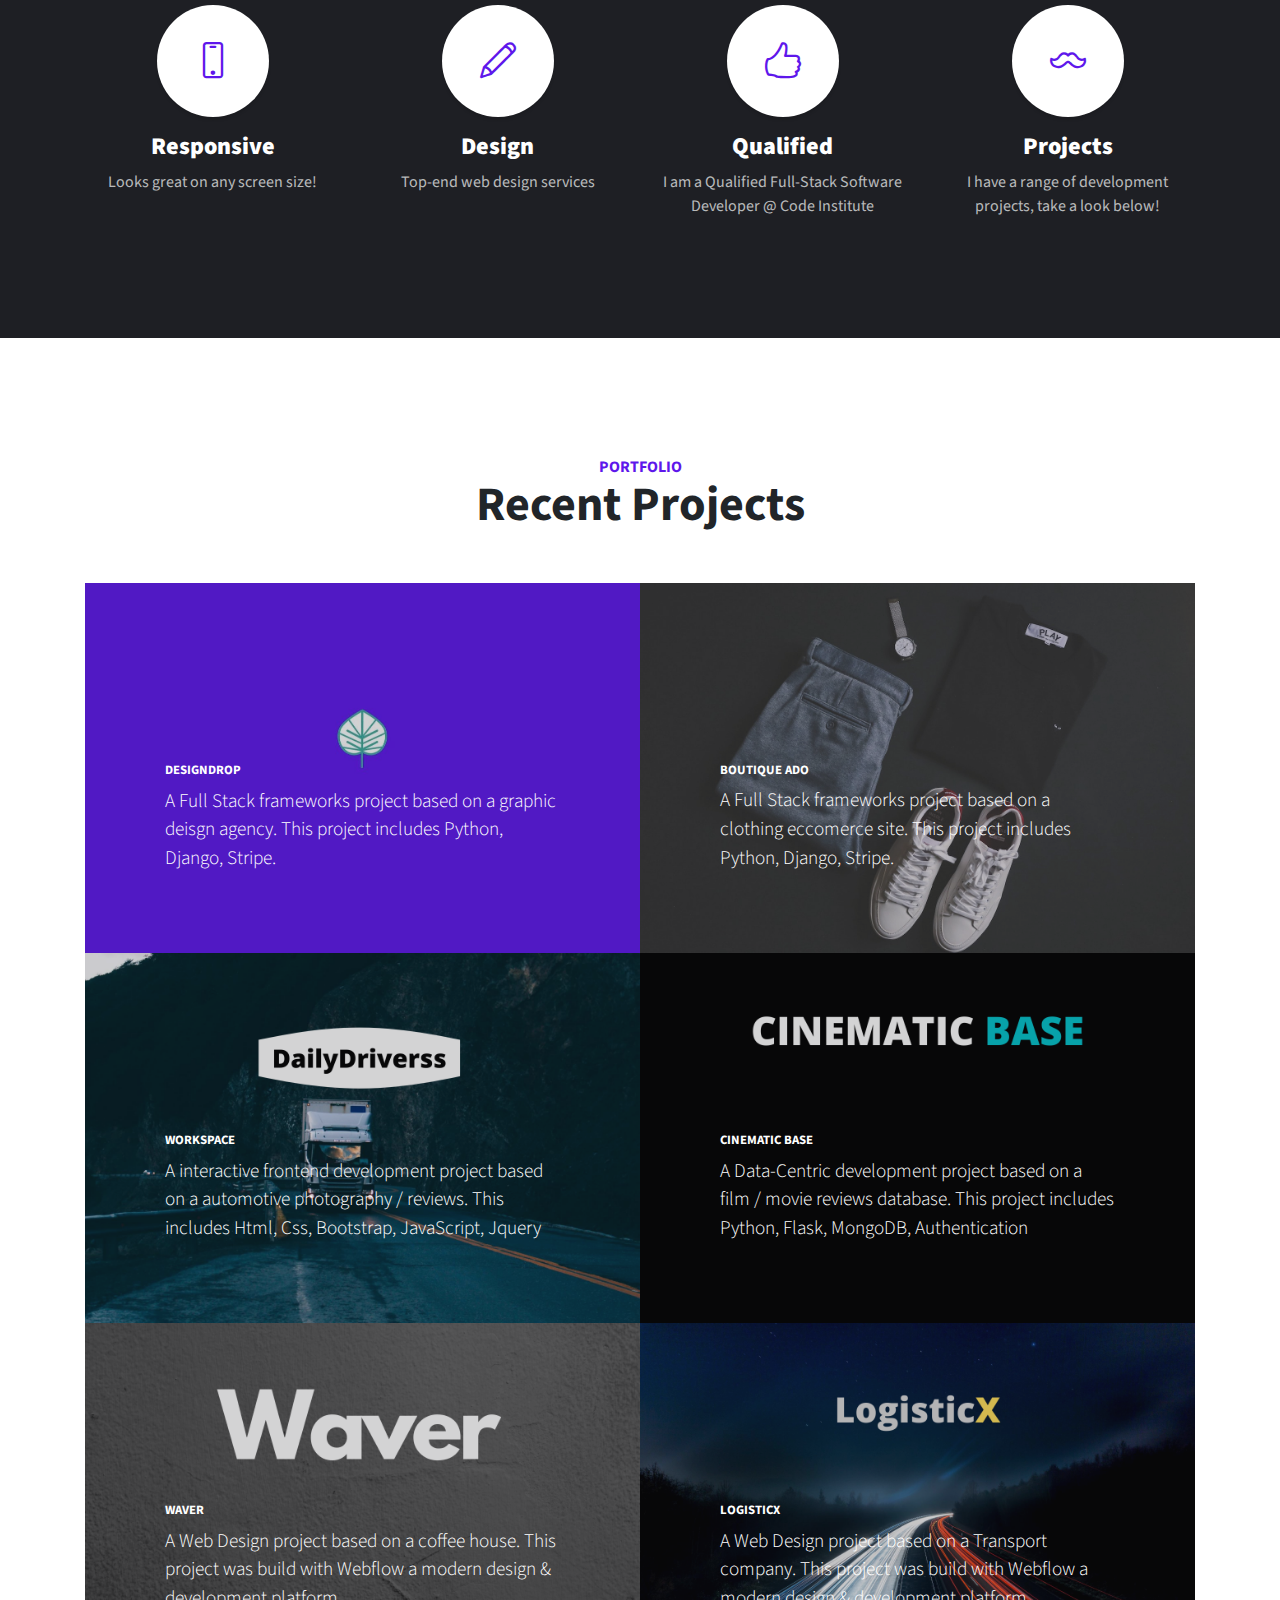
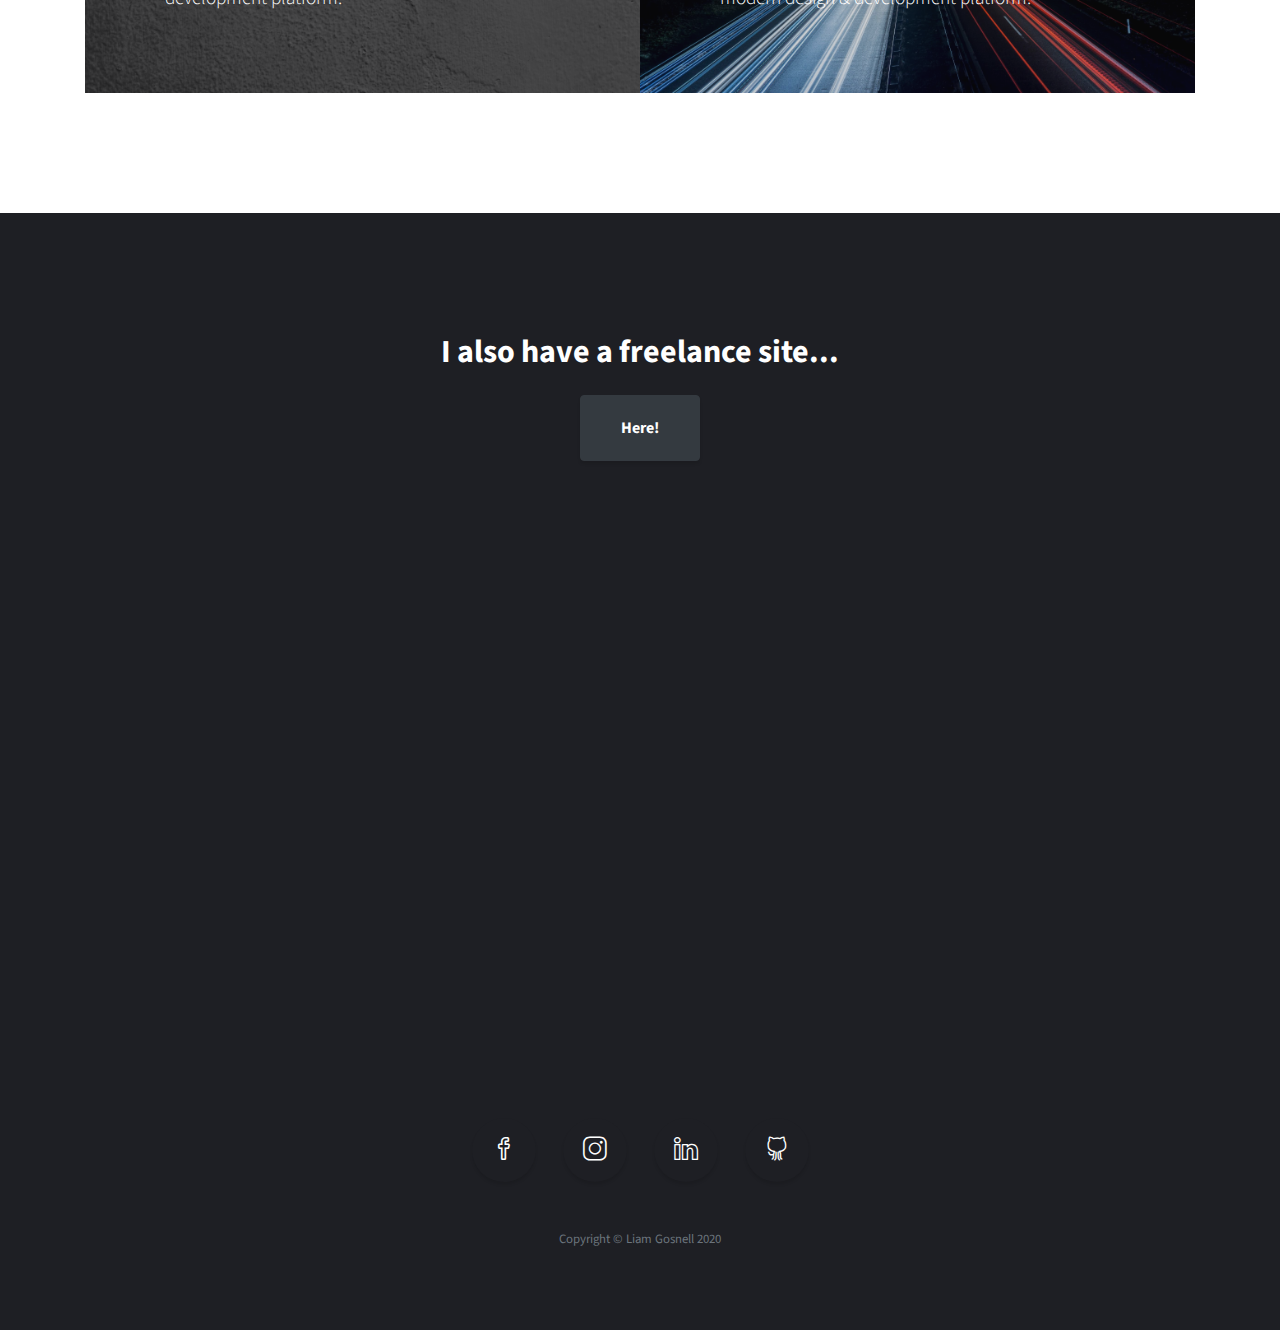
==== commit b12caf6c: "twitter icon deleted" ====
--- a/index.html
+++ b/index.html
@@ -46,7 +46,7 @@
         <a class="js-scroll-trigger" href="#portfolio">Portfolio</a>
       </li>
       <li class="sidebar-nav-item">
-        <a class="js-scroll-trigger" href="#contact">Contact</a>
+        <a class="js-scroll-trigger" href="#contact">Social</a>
       </li>
     </ul>
   </nav>
@@ -229,11 +229,6 @@
           </a>
         </li>
         <li class="list-inline-item">
-          <a class="social-link rounded-circle text-white mr-3" target="_blank" href="https://twitter.com/liam_gosnell">
-            <i class="icon-social-twitter"></i>
-          </a>
-        </li>
-        <li class="list-inline-item">
           <a class="social-link rounded-circle text-white mr-3" target="_blank" href="https://www.instagram.com/liam_gosnell/">
             <i class="icon-social-instagram"></i>
           </a>
--- a/static/css/stylish-portfolio.css
+++ b/static/css/stylish-portfolio.css
@@ -281,7 +281,7 @@
     clip-path: inset(2rem);
   }
   .portfolio-item:hover .caption {
-    background-color: rgba(29, 128, 159, 0.9);
+    background-color: #5E17EB;
     -webkit-clip-path: inset(2rem);
     clip-path: inset(2rem);
   }
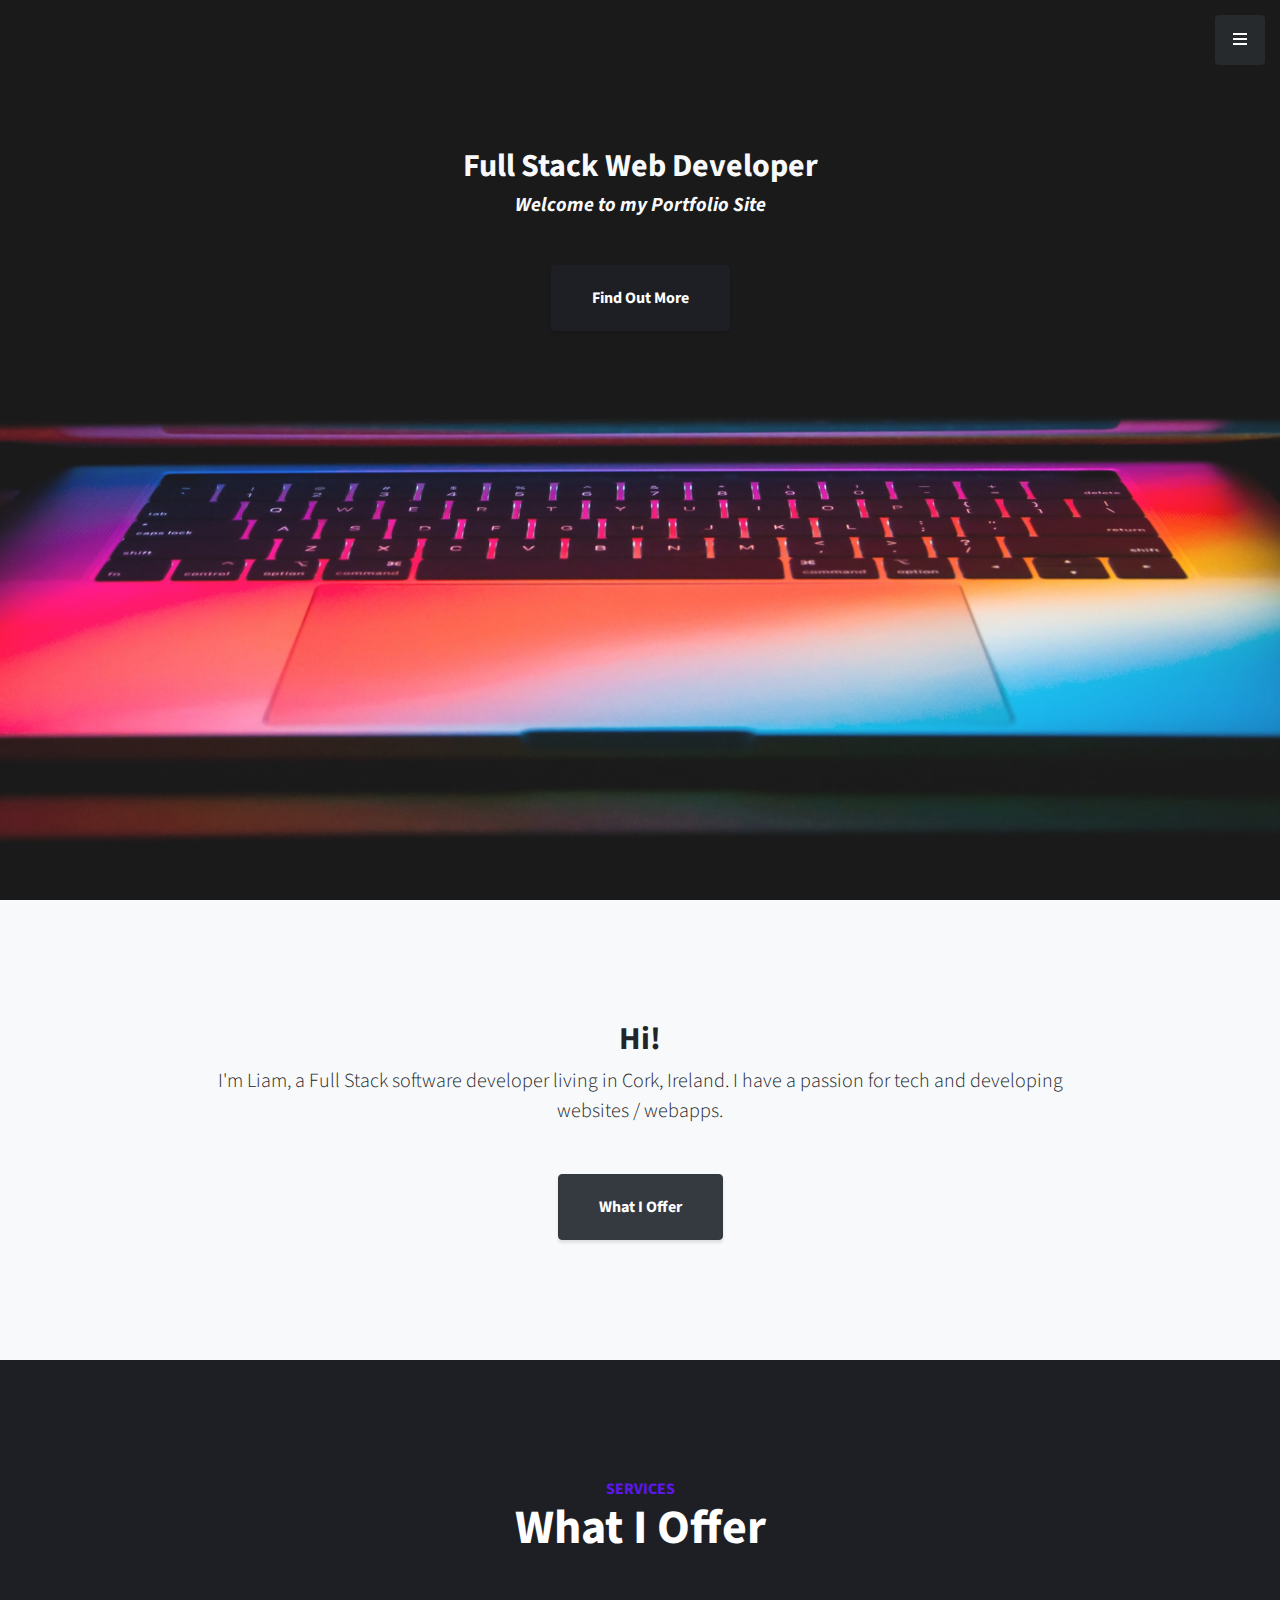
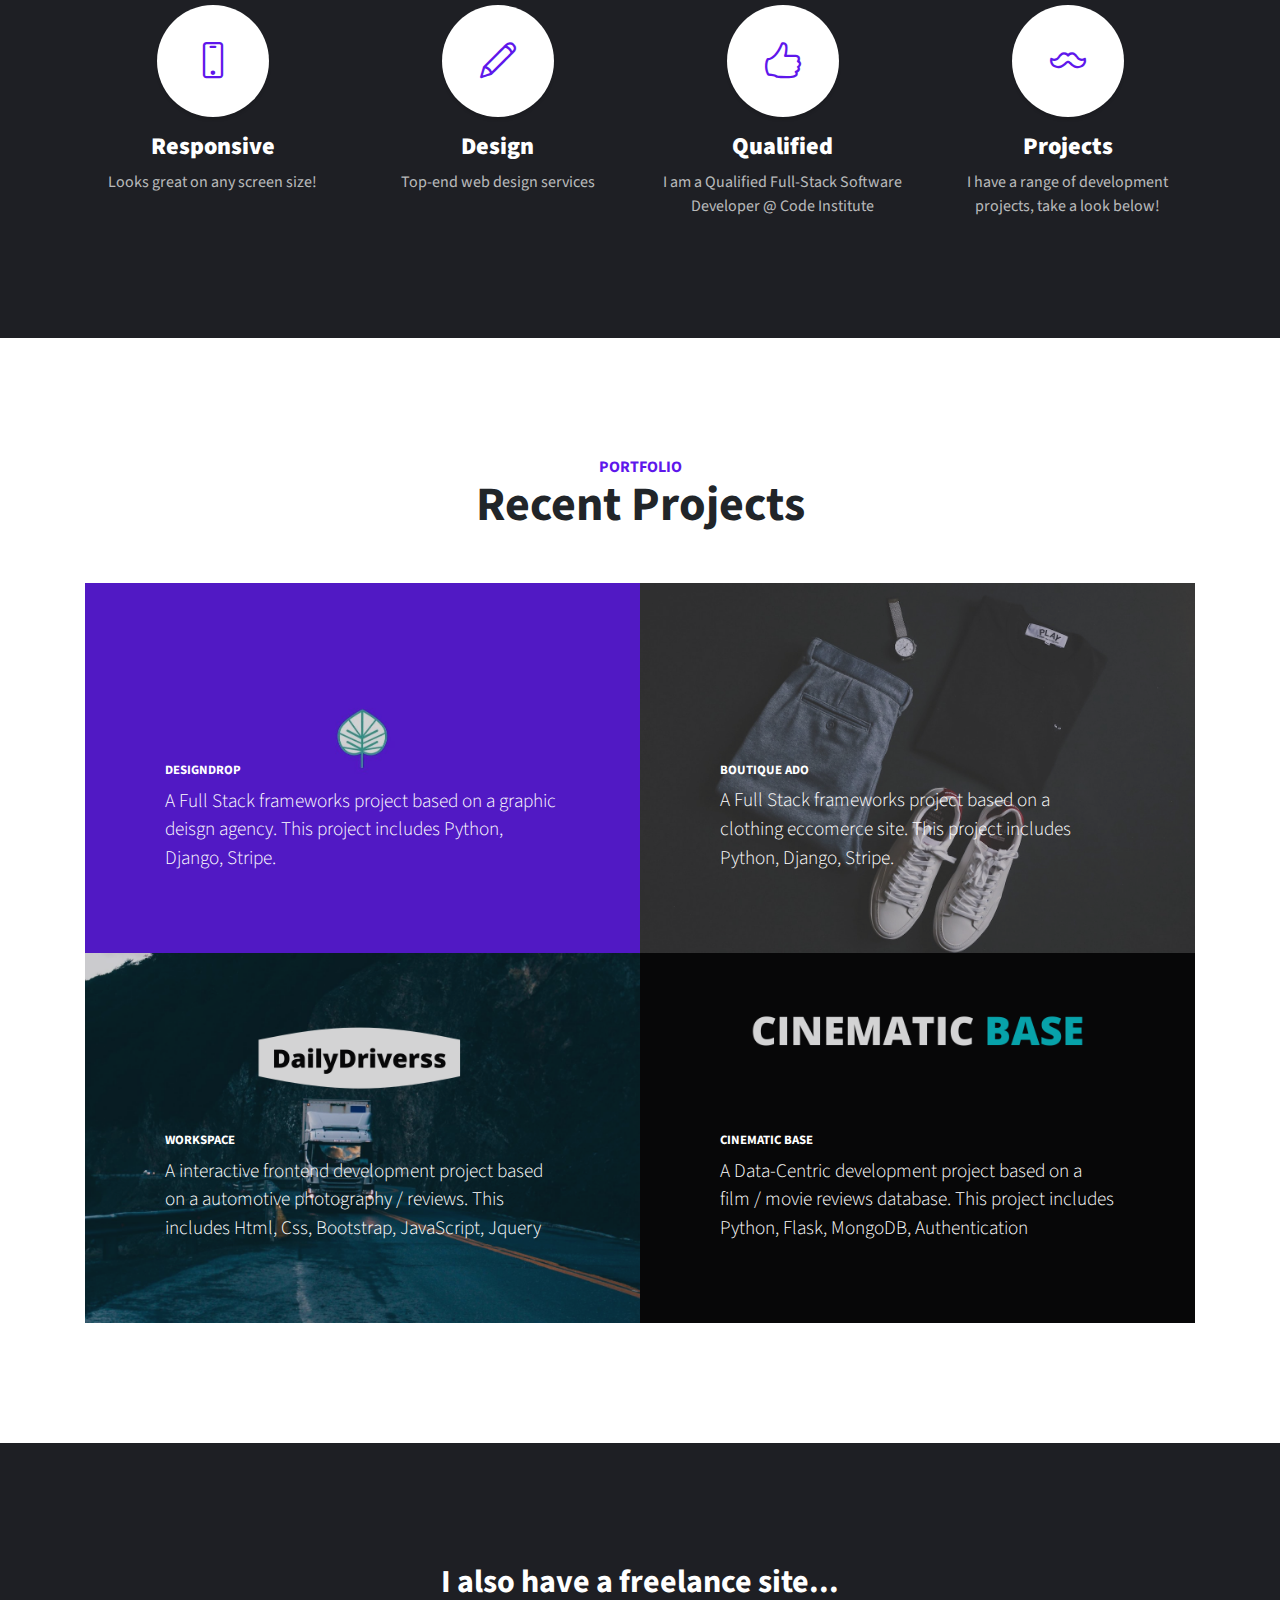
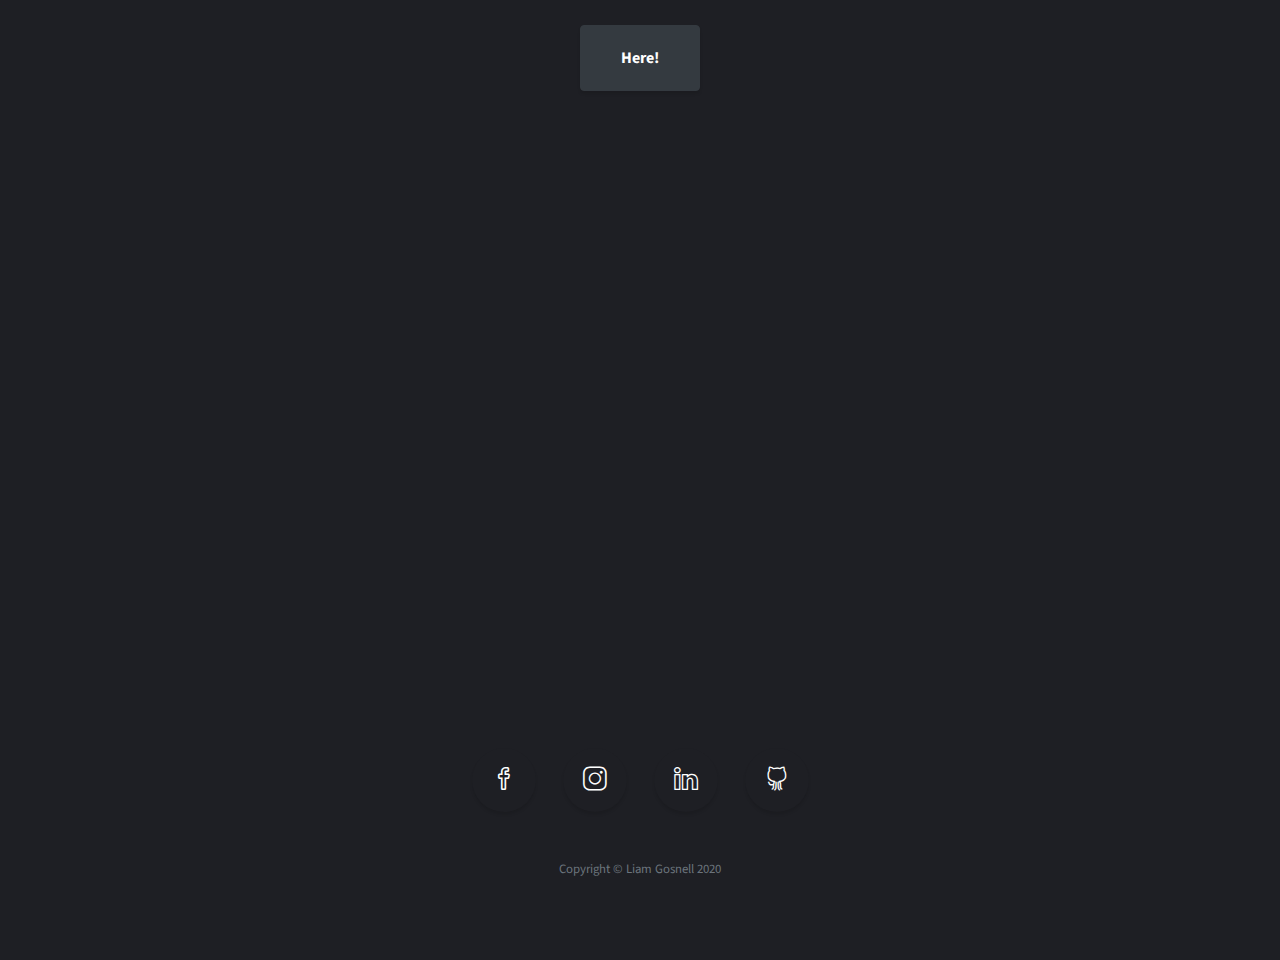
==== commit 428c19ca: "Take out design" ====
--- a/index.html
+++ b/index.html
@@ -178,28 +178,6 @@
             <img class="img-fluid" src="static/img/CB.png" alt="">
           </a>
         </div>
-        <div class="col-lg-6">
-          <a class="portfolio-item" href="https://waver.webflow.io/">
-            <span class="caption">
-              <span class="caption-content">
-                <h2>Waver</h2>
-                <p class="mb-0">A Web Design project based on a coffee house. This project was build with Webflow a modern design & development platform.</p>
-              </span>
-            </span>
-            <img class="img-fluid" src="static/img/CB (7).png" alt="">
-          </a>
-        </div>
-        <div class="col-lg-6">
-          <a class="portfolio-item" href="https://logisticx.webflow.io/">
-            <span class="caption">
-              <span class="caption-content">
-                <h2>LogisticX</h2>
-                <p class="mb-0">A Web Design project based on a Transport company. This project was build with Webflow a modern design & development platform.</p>
-              </span>
-            </span>
-            <img class="img-fluid" src="static/img/CB (6).png" alt="">
-          </a>
-        </div>
       </div>
     </div>
   </section>
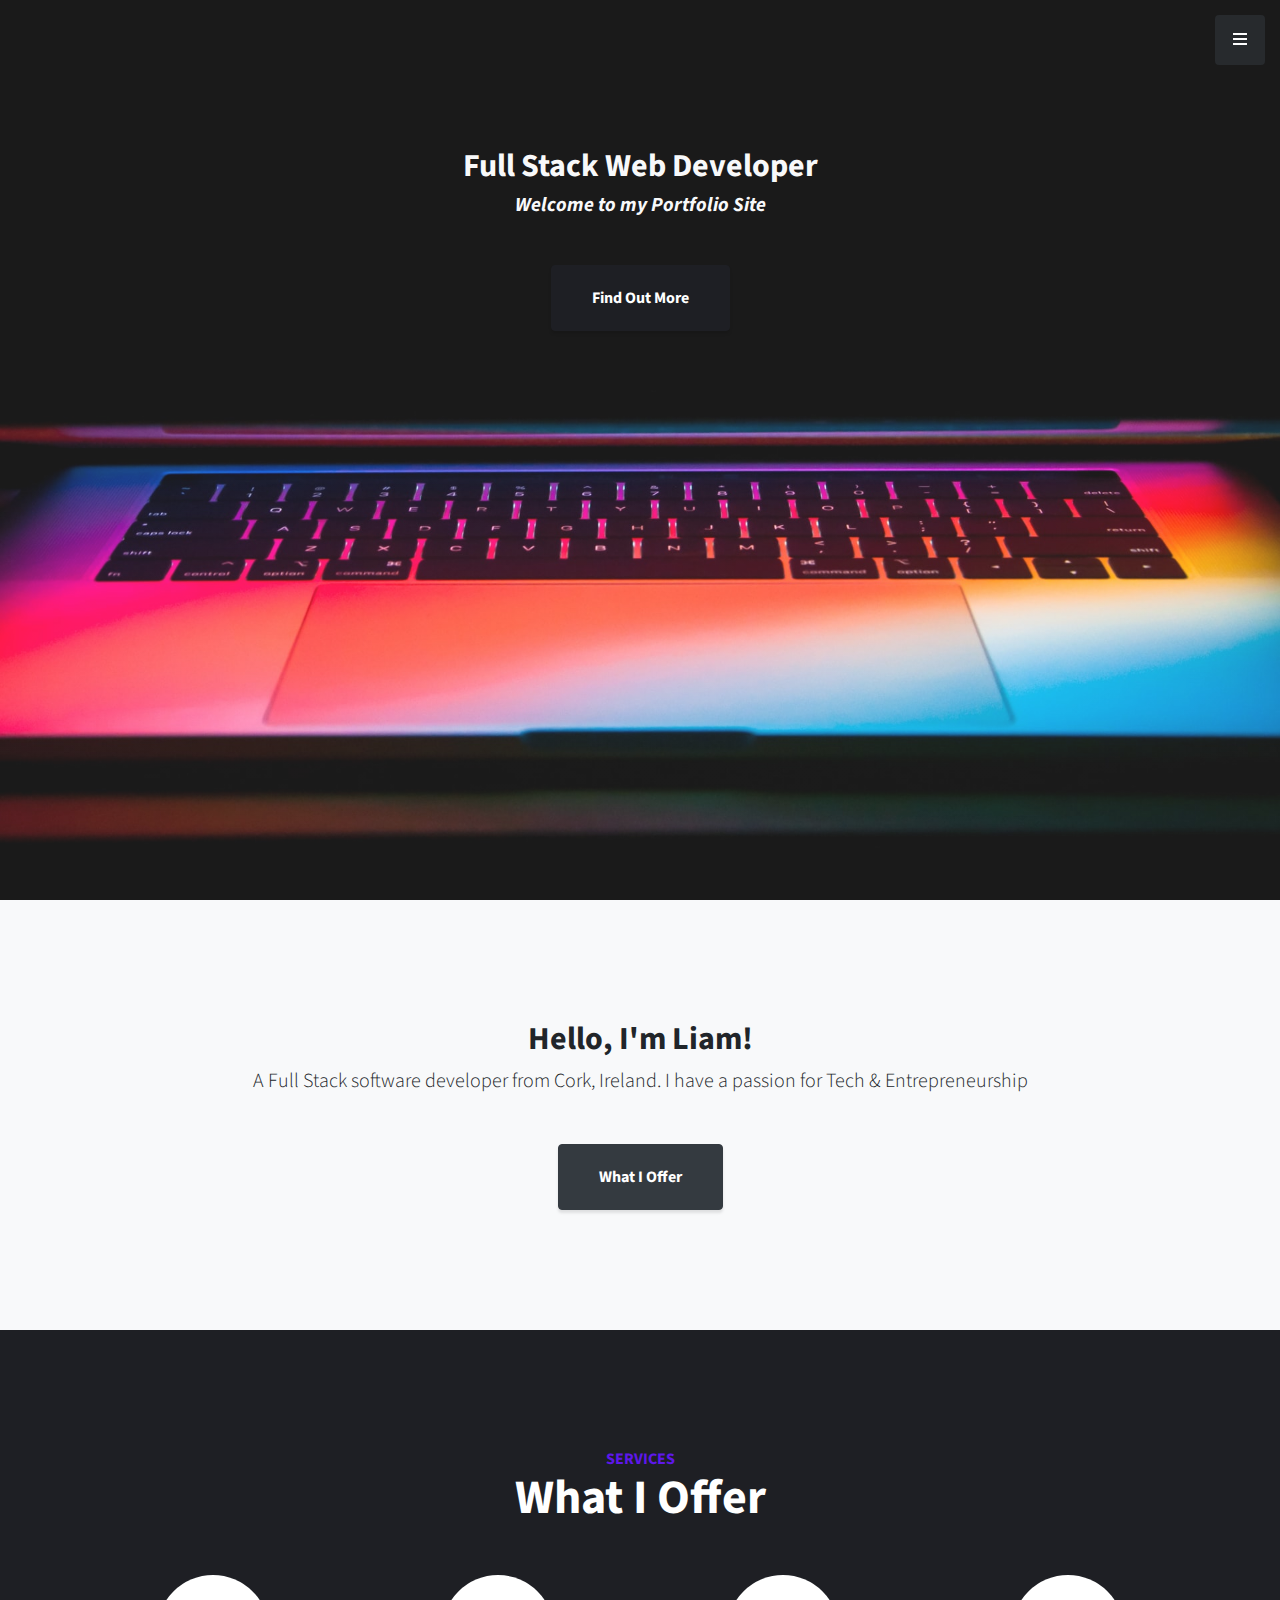
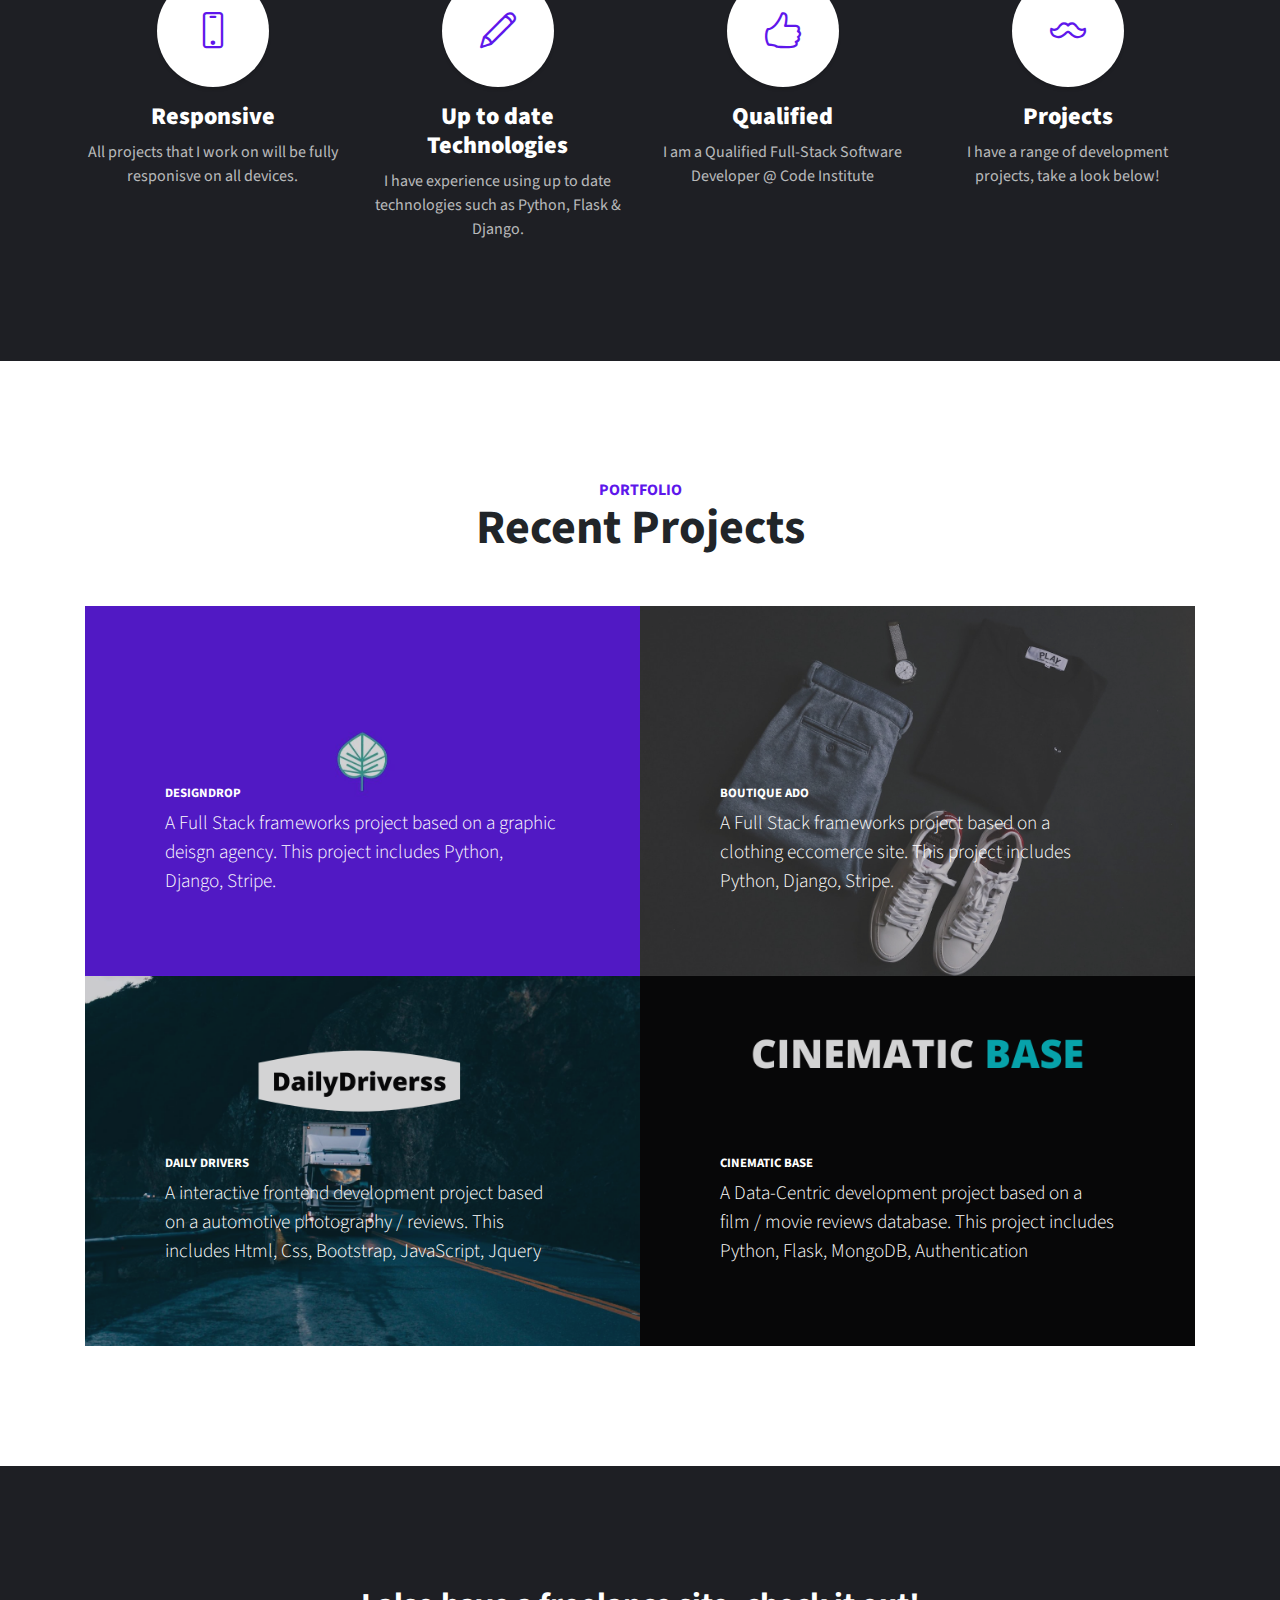
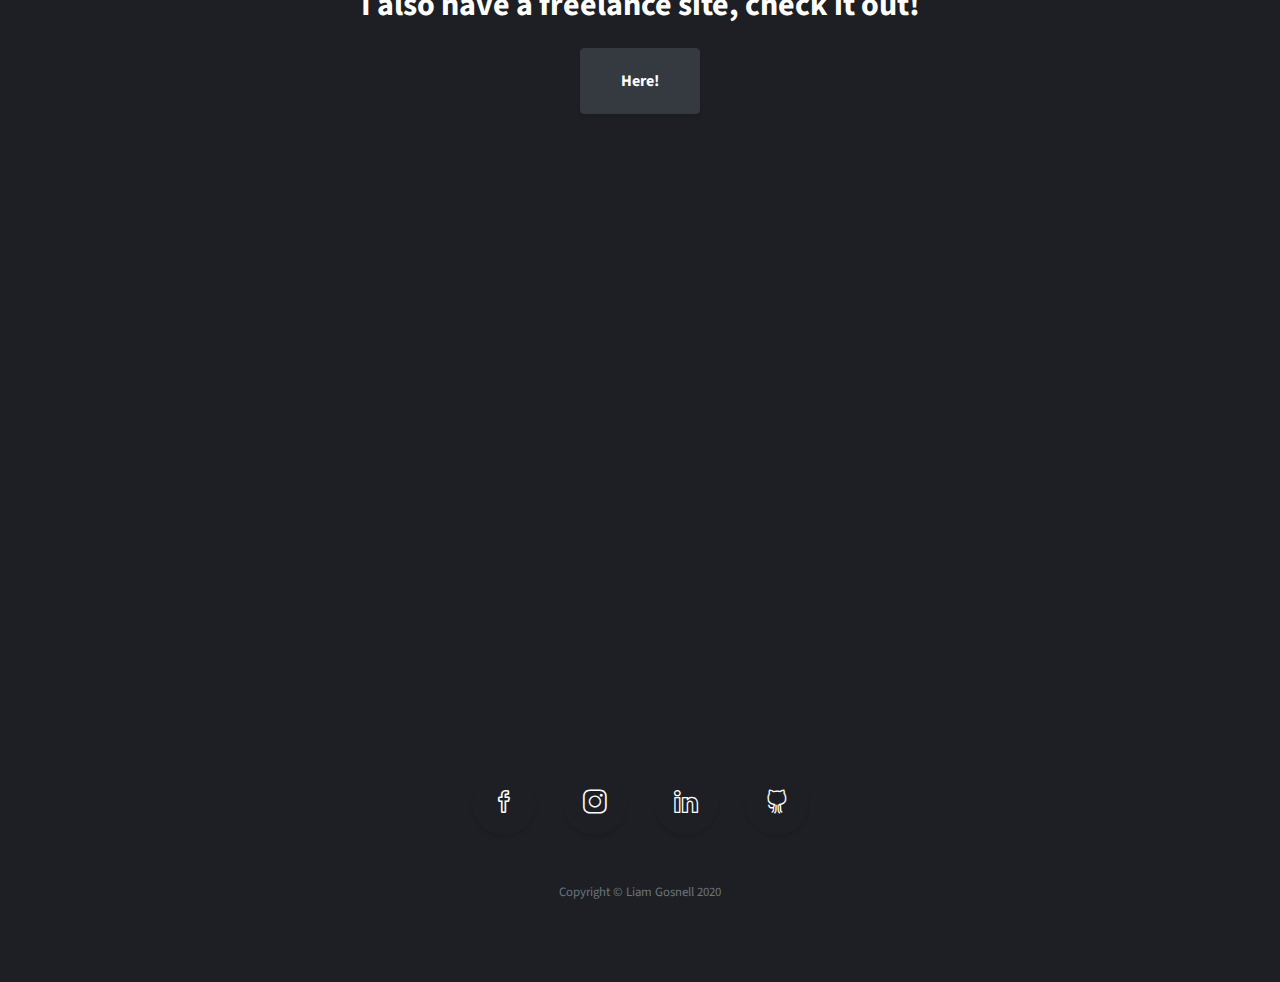
==== commit d3baa8f5: "change of content" ====
--- a/index.html
+++ b/index.html
@@ -68,8 +68,8 @@
     <div class="container text-center">
       <div class="row">
         <div class="col-lg-10 mx-auto">
-          <h2>Hi!</h2>
-          <p class="lead mb-5">I'm Liam, a Full Stack software developer living in Cork, Ireland. I have a passion for tech and developing websites / webapps.</p>
+          <h2>Hello, I'm Liam!</h2>
+          <p class="lead mb-5">A Full Stack software developer from Cork, Ireland. I have a passion for Tech & Entrepreneurship</p>
           <a class="btn btn-dark btn-xl js-scroll-trigger" href="#services">What I Offer</a>
         </div>
       </div>
@@ -91,16 +91,16 @@
           <h4>
             <strong>Responsive</strong>
           </h4>
-          <p class="text-faded mb-0">Looks great on any screen size!</p>
+          <p class="text-faded mb-0">All projects that I work on will be fully responisve on all devices.</p>
         </div>
         <div class="col-lg-3 col-md-6 mb-5 mb-lg-0">
           <span class="service-icon rounded-circle mx-auto mb-3">
             <i class="icon-pencil"></i>
           </span>
           <h4>
-            <strong>Design</strong>
-          </h4>
-          <p class="text-faded mb-0">Top-end web design services</p>
+            <strong>Up to date Technologies</strong>
+          </h4>
+          <p class="text-faded mb-0">I have experience using up to date technologies such as Python, Flask & Django.</p>
         </div>
         <div class="col-lg-3 col-md-6 mb-5 mb-md-0">
           <span class="service-icon rounded-circle mx-auto mb-3">
@@ -157,10 +157,10 @@
           </a>
         </div>
         <div class="col-lg-6">
-          <a class="portfolio-item" href="#">
-            <span class="caption">
-              <span class="caption-content">
-                <h2>Workspace</h2>
+          <a class="portfolio-item" href="https://liam-gosnell.github.io/Milestone-Two/">
+            <span class="caption">
+              <span class="caption-content">
+                <h2>Daily Drivers</h2>
                 <p class="mb-0">A interactive frontend development project based on a automotive photography / reviews. This includes Html, Css, Bootstrap, JavaScript, Jquery</p>
               </span>
             </span>
@@ -185,7 +185,7 @@
   <!-- Call to Action -->
   <section class="content-section bg-primary text-white">
     <div class="container text-center">
-      <h2 class="mb-4">I also have a freelance site...</h2>
+      <h2 class="mb-4">I also have a freelance site, check it out!</h2>
       <a target="_blank" href="https://www.liamgosnell.ie/" class="btn btn-xl btn-dark">Here!</a>
     </div>
   </section>
@@ -193,7 +193,7 @@
   <!-- Map -->
   <section class="bg-primary" id="contact" class="map">
     <iframe src="https://www.google.com/maps/embed?pb=!1m18!1m12!1m3!1d19684.155788998512!2d-8.250971366388812!3d51.924477651158575!2m3!1f0!2f0!3f0!3m2!1i1024!2i768!4f13.1!3m3!1m2!1s0x484362a20b01cd27%3A0x40cc24ab045c8a9f!2sCarrigane%2C%20Co.%20Cork%2C%20T45%20HY90!5e0!3m2!1sen!2sie!4v1599044716041!5m2!1sen!2sie" width="100%" height="450" frameborder="0" style="border:0;" allowfullscreen="" aria-hidden="false" tabindex="0"></iframe>
-    <br />
+    <br/>
     
   </section>
 
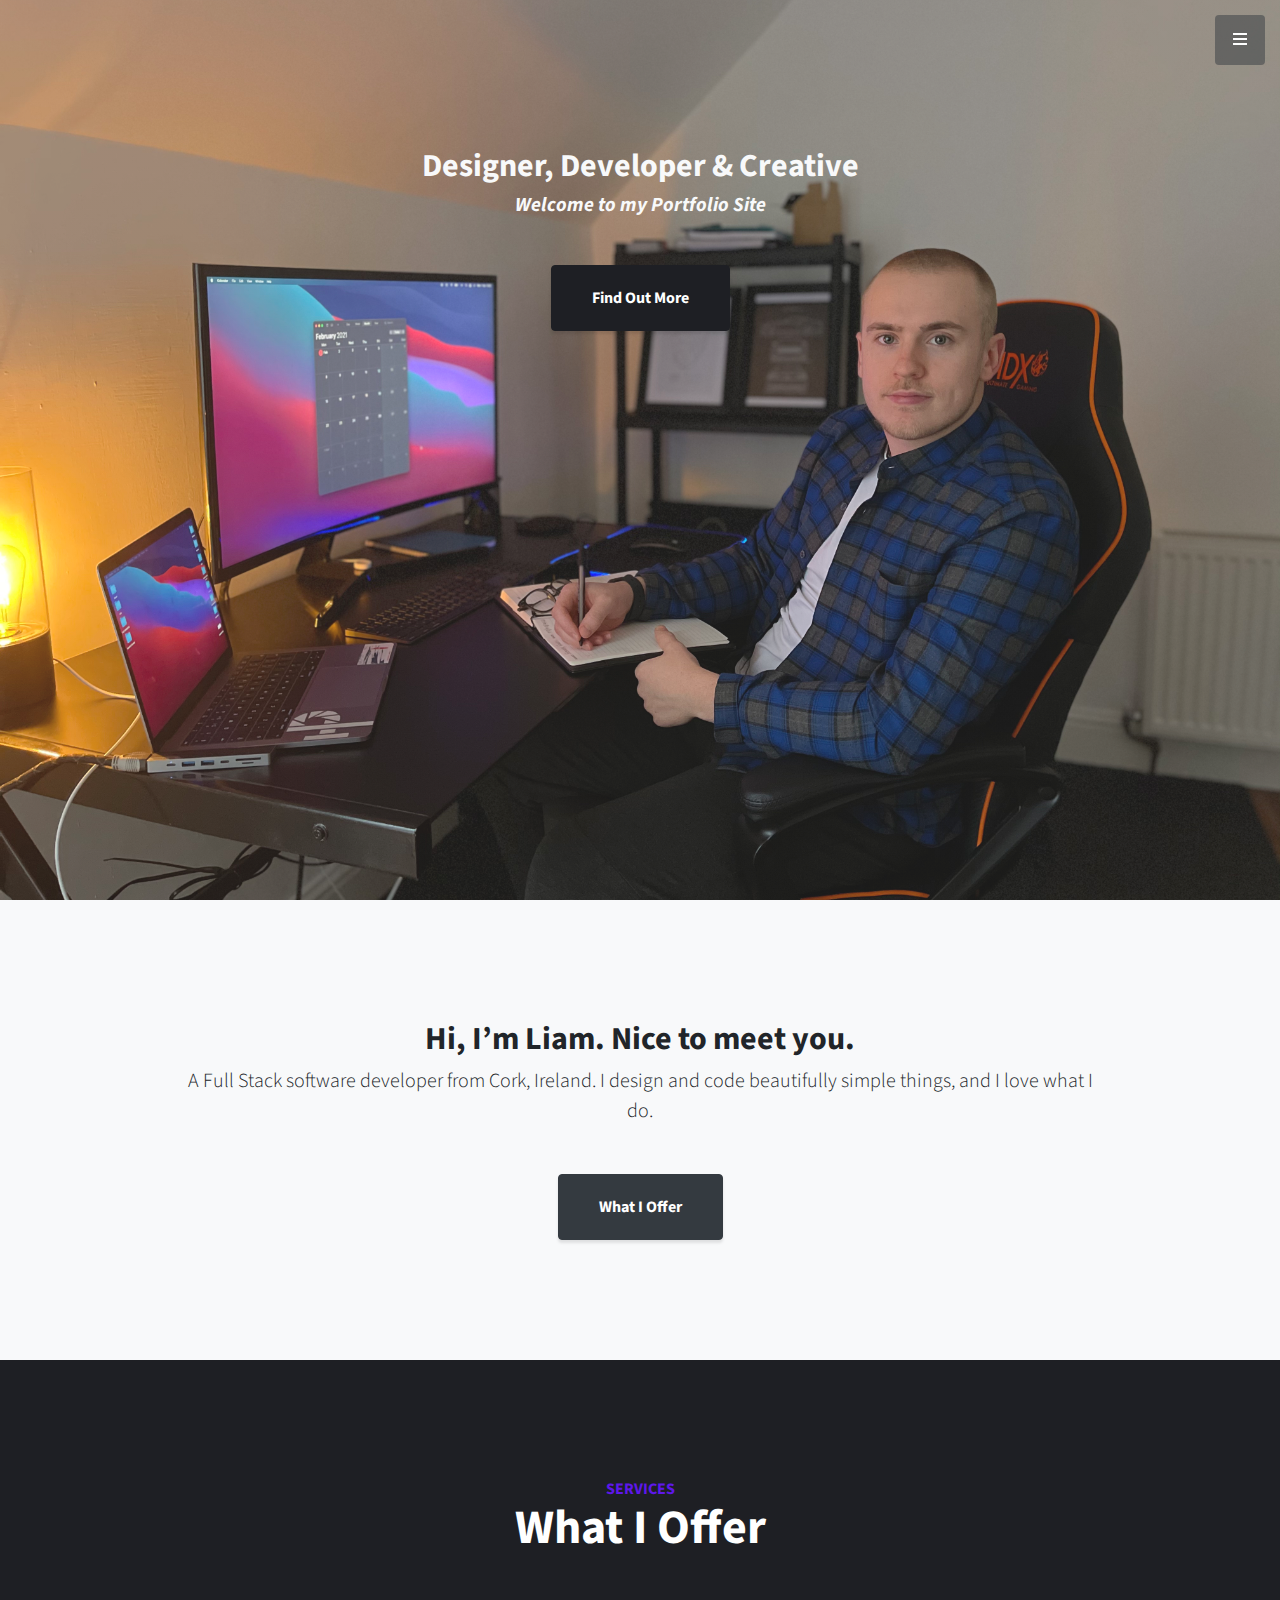
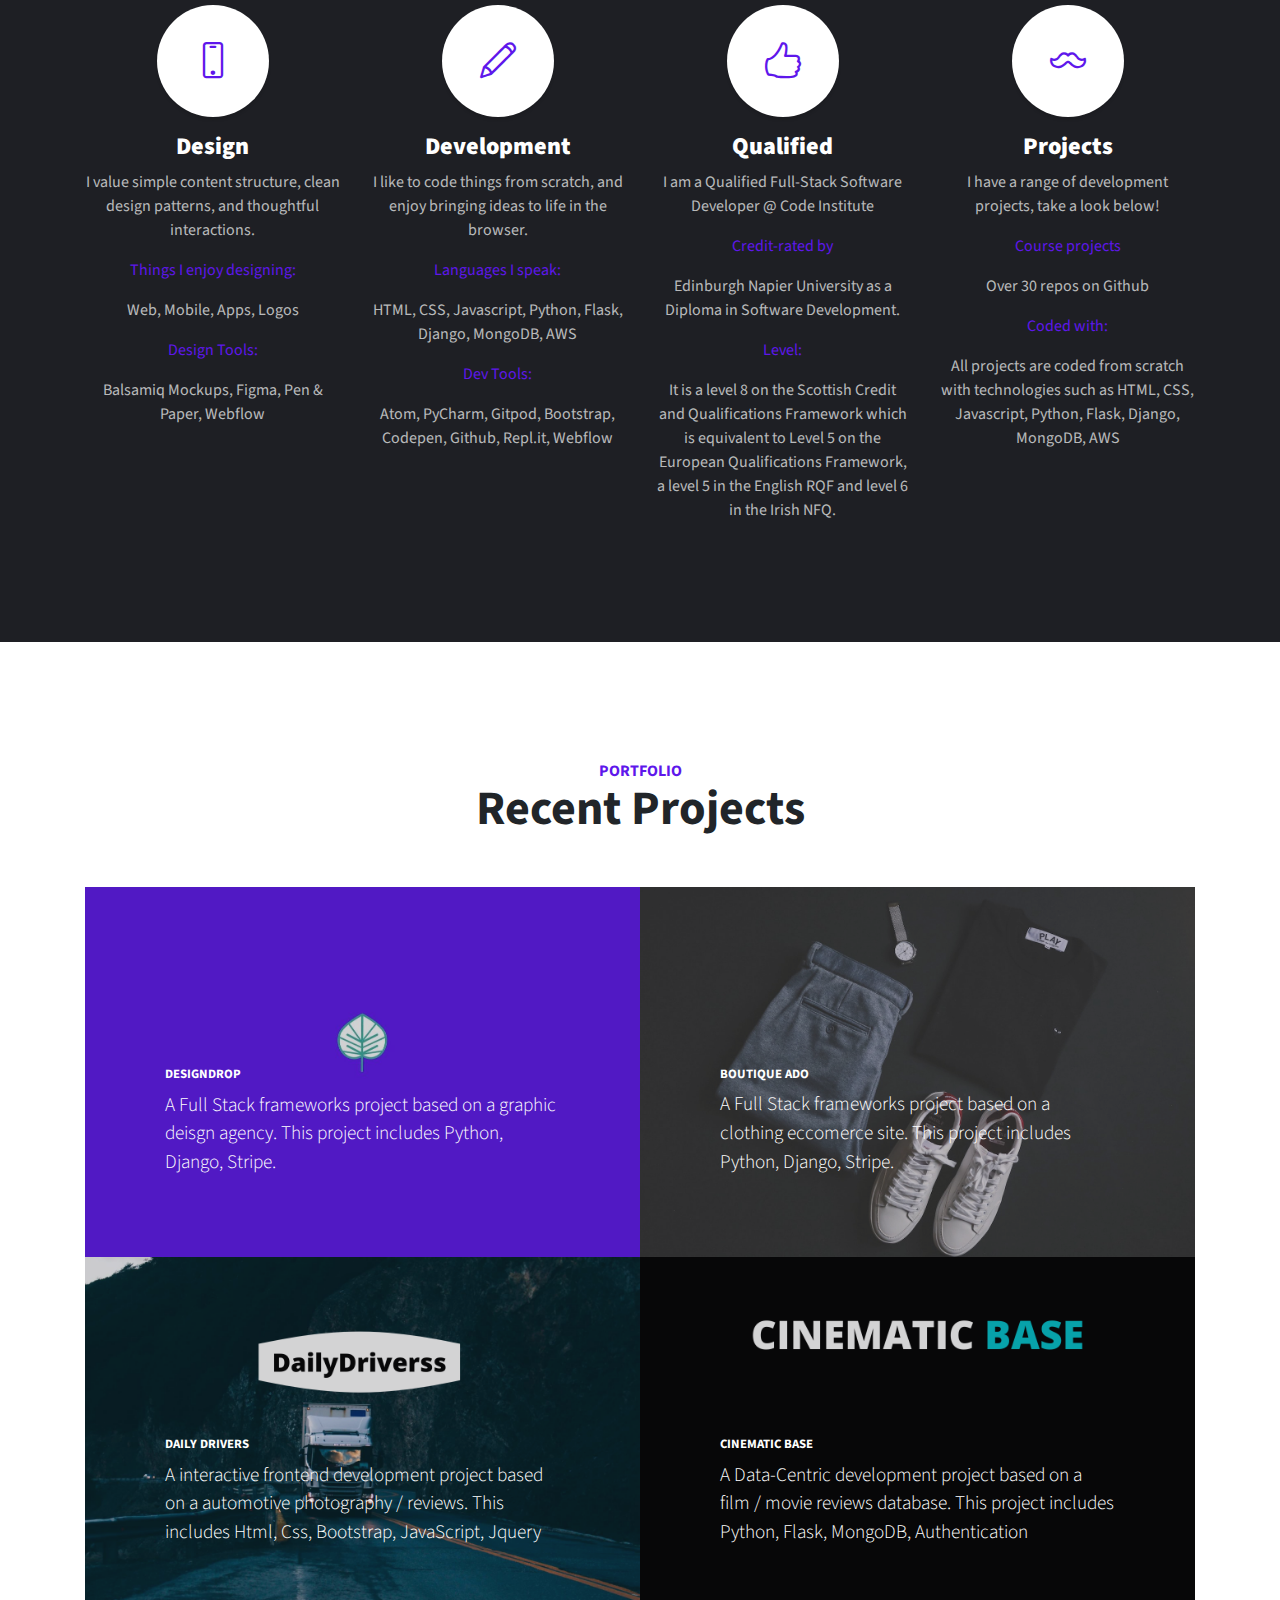
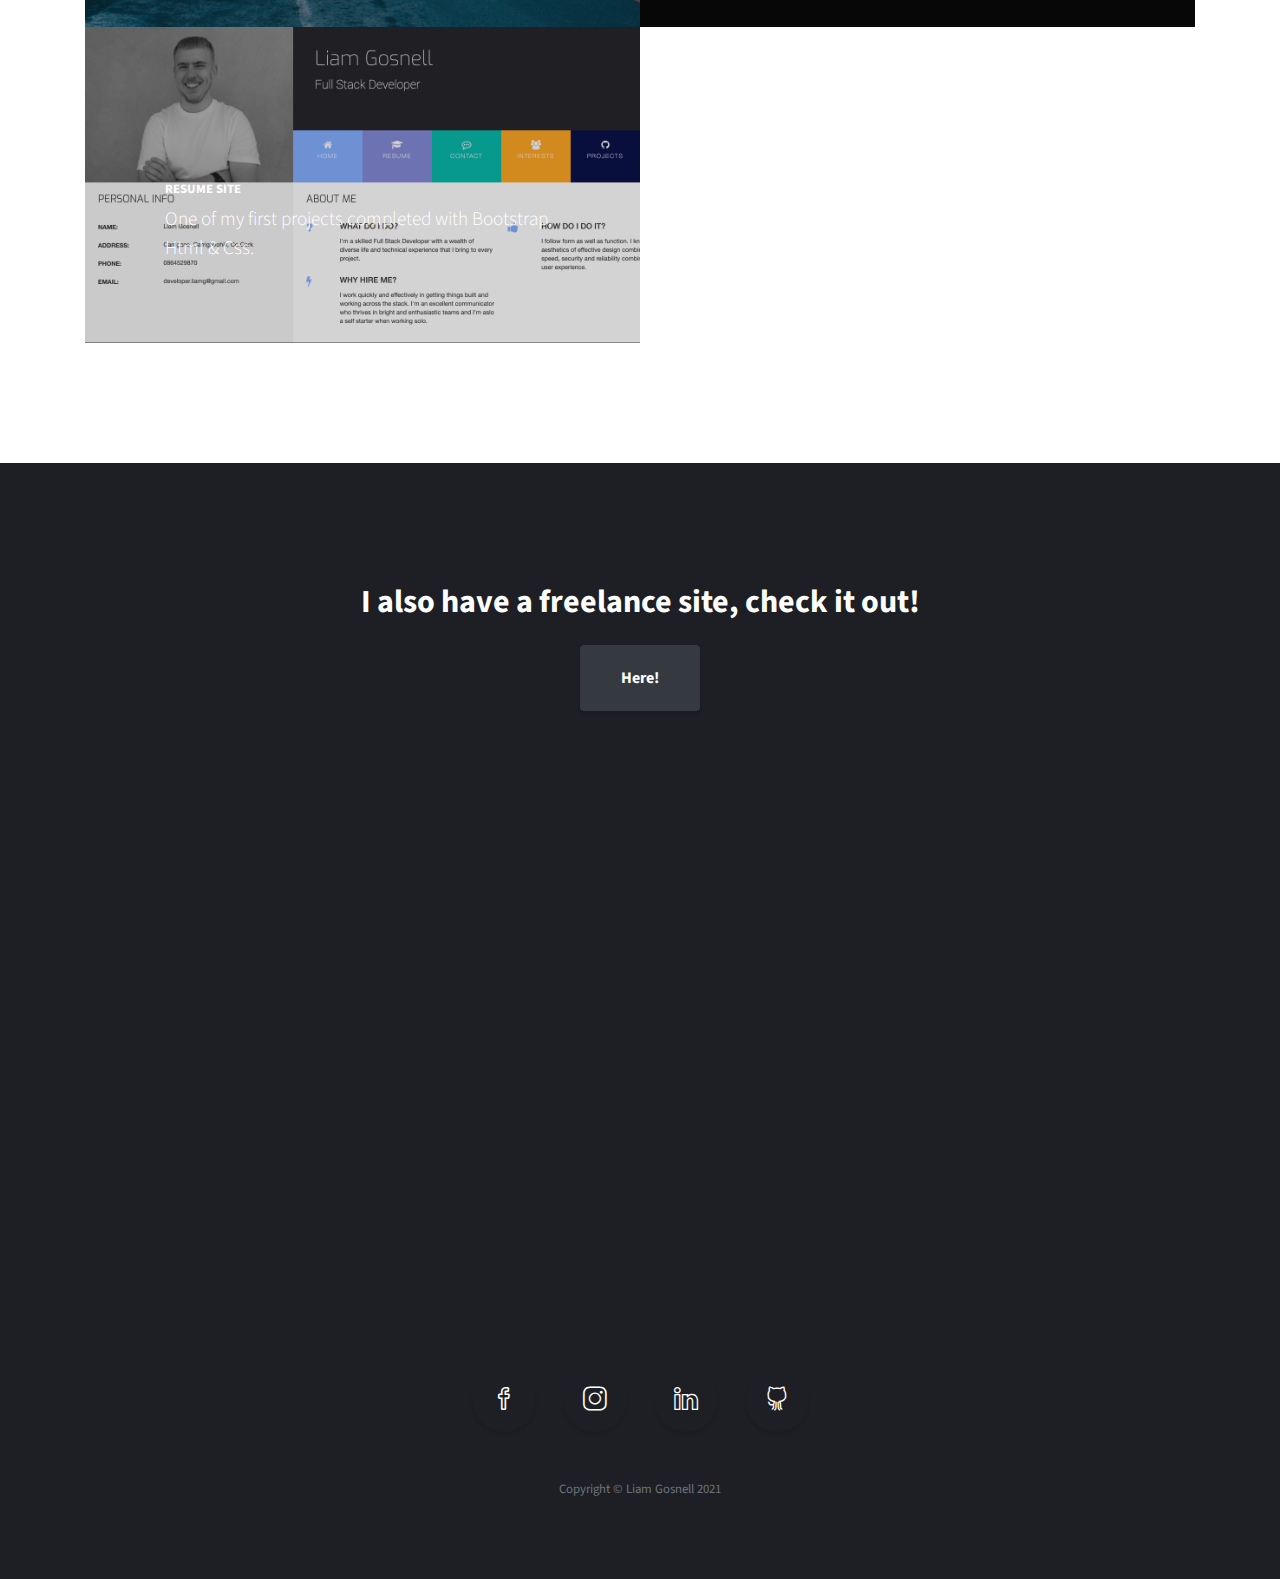
==== commit be63eeb8: "Add resume site" ====
--- a/index.html
+++ b/index.html
@@ -54,7 +54,7 @@
   <!-- Header -->
   <header class="masthead d-flex">
     <div class="container text-center my-auto">
-    <h2 class="text-light">Full Stack Web Developer</h2>
+    <h2 class="text-light">Designer, Developer & Creative</h2>
       <h5 class="mb-5 text-light">
         <em>Welcome to my Portfolio Site</em>
       </h5>
@@ -68,8 +68,8 @@
     <div class="container text-center">
       <div class="row">
         <div class="col-lg-10 mx-auto">
-          <h2>Hello, I'm Liam!</h2>
-          <p class="lead mb-5">A Full Stack software developer from Cork, Ireland. I have a passion for Tech & Entrepreneurship</p>
+          <h2>Hi, I’m Liam. Nice to meet you.</h2>
+          <p class="lead mb-5">A Full Stack software developer from Cork, Ireland. I design and code beautifully simple things, and I love what I do.</p>
           <a class="btn btn-dark btn-xl js-scroll-trigger" href="#services">What I Offer</a>
         </div>
       </div>
@@ -89,18 +89,26 @@
             <i class="icon-screen-smartphone"></i>
           </span>
           <h4>
-            <strong>Responsive</strong>
-          </h4>
-          <p class="text-faded mb-0">All projects that I work on will be fully responisve on all devices.</p>
+            <strong>Design</strong>
+          </h4>
+          <p class="text-faded mb-0">I value simple content structure, clean design patterns, and thoughtful interactions.</p>
+          <p class="text-faded mb-0 mt-3 purple-text">Things I enjoy designing:</p>
+          <p class="text-faded mb-0 mt-3">Web, Mobile, Apps, Logos</p>
+          <p class="text-faded mb-0 mt-3 purple-text">Design Tools:</p>
+          <p class="text-faded mb-0 mt-3">Balsamiq Mockups, Figma, Pen & Paper, Webflow</p>
         </div>
         <div class="col-lg-3 col-md-6 mb-5 mb-lg-0">
           <span class="service-icon rounded-circle mx-auto mb-3">
             <i class="icon-pencil"></i>
           </span>
           <h4>
-            <strong>Up to date Technologies</strong>
-          </h4>
-          <p class="text-faded mb-0">I have experience using up to date technologies such as Python, Flask & Django.</p>
+            <strong>Development</strong>
+          </h4>
+          <p class="text-faded mb-0">I like to code things from scratch, and enjoy bringing ideas to life in the browser.</p>
+          <p class="text-faded mb-0 mt-3 purple-text">Languages I speak:</p>
+          <p class="text-faded mb-0 mt-3">HTML, CSS, Javascript, Python, Flask, Django, MongoDB, AWS</p>
+          <p class="text-faded mb-0 mt-3 purple-text">Dev Tools:</p>
+          <p class="text-faded mb-0 mt-3">Atom, PyCharm, Gitpod, Bootstrap, Codepen, Github, Repl.it, Webflow</p>
         </div>
         <div class="col-lg-3 col-md-6 mb-5 mb-md-0">
           <span class="service-icon rounded-circle mx-auto mb-3">
@@ -110,6 +118,10 @@
             <strong>Qualified</strong>
           </h4>
           <p class="text-faded mb-0">I am a Qualified Full-Stack Software Developer @ Code Institute</a></p>
+          <p class="text-faded mb-0 mt-3 purple-text">Credit-rated by</p>
+          <p class="text-faded mb-0 mt-3">Edinburgh Napier University as a Diploma in Software Development.</p>
+          <p class="text-faded mb-0 mt-3 purple-text">Level:</p>
+          <p class="text-faded mb-0 mt-3">It is a level 8 on the Scottish Credit and Qualifications Framework which is equivalent to Level 5 on the European Qualifications Framework, a level 5 in the English RQF and level 6 in the Irish NFQ.</p>
         </div>
         <div class="col-lg-3 col-md-6">
           <span class="service-icon rounded-circle mx-auto mb-3">
@@ -119,6 +131,10 @@
             <strong>Projects</strong>
           </h4>
           <p class="text-faded mb-0">I have a range of development projects, take a look below!</p>
+          <p class="text-faded mb-0 mt-3 purple-text">Course projects</p>
+          <p class="text-faded mb-0 mt-3">Over 30 repos on Github</p>
+          <p class="text-faded mb-0 mt-3 purple-text">Coded with:</p>
+          <p class="text-faded mb-0 mt-3">All projects are coded from scratch with technologies such as HTML, CSS, Javascript, Python, Flask, Django, MongoDB, AWS</p>
         </div>
       </div>
     </div>
@@ -178,9 +194,22 @@
             <img class="img-fluid" src="static/img/CB.png" alt="">
           </a>
         </div>
-      </div>
-    </div>
-  </section>
+        <div class="col-lg-6">
+          <a class="portfolio-item" href="https://liam-gosnell.github.io/resume-project/index.html">
+            <span class="caption">
+              <span class="caption-content">
+                <h2>Resume Site</h2>
+                <p class="mb-0">One of my first projects completed with Bootstrap, Html & Css.</p>
+              </span>
+            </span>
+            <img class="img-fluid" src="static/img/1.png" alt="">
+          </a>
+        </div>
+        
+      </div>
+    </div>
+  </section>
+
 
   <!-- Call to Action -->
   <section class="content-section bg-primary text-white">
@@ -222,7 +251,7 @@
           </a>
         </li>
       </ul>
-      <p class="text-muted small mb-0">Copyright &copy; Liam Gosnell 2020</p>
+      <p class="text-muted small mb-0">Copyright &copy; Liam Gosnell 2021</p>
     </div>
   </footer>
 
--- a/static/css/stylish-portfolio.css
+++ b/static/css/stylish-portfolio.css
@@ -88,10 +88,14 @@
   height: auto;
   padding-top: 8rem;
   padding-bottom: 8rem;
-  background: linear-gradient(90deg, rgba(255, 255, 255, 0.1) 0%, rgba(255, 255, 255, 0.1) 100%), url("../img/macbook.jpg");
+  background: linear-gradient(90deg, rgba(255, 255, 255, 0.1) 0%, rgba(255, 255, 255, 0.1) 100%), url("../img/IMG_1334.jpeg");
   background-position: center center;
   background-repeat: no-repeat;
   background-size: cover;
+}
+
+.purple-text {
+    color: #5E17EB;
 }
 
 .masthead h1 {
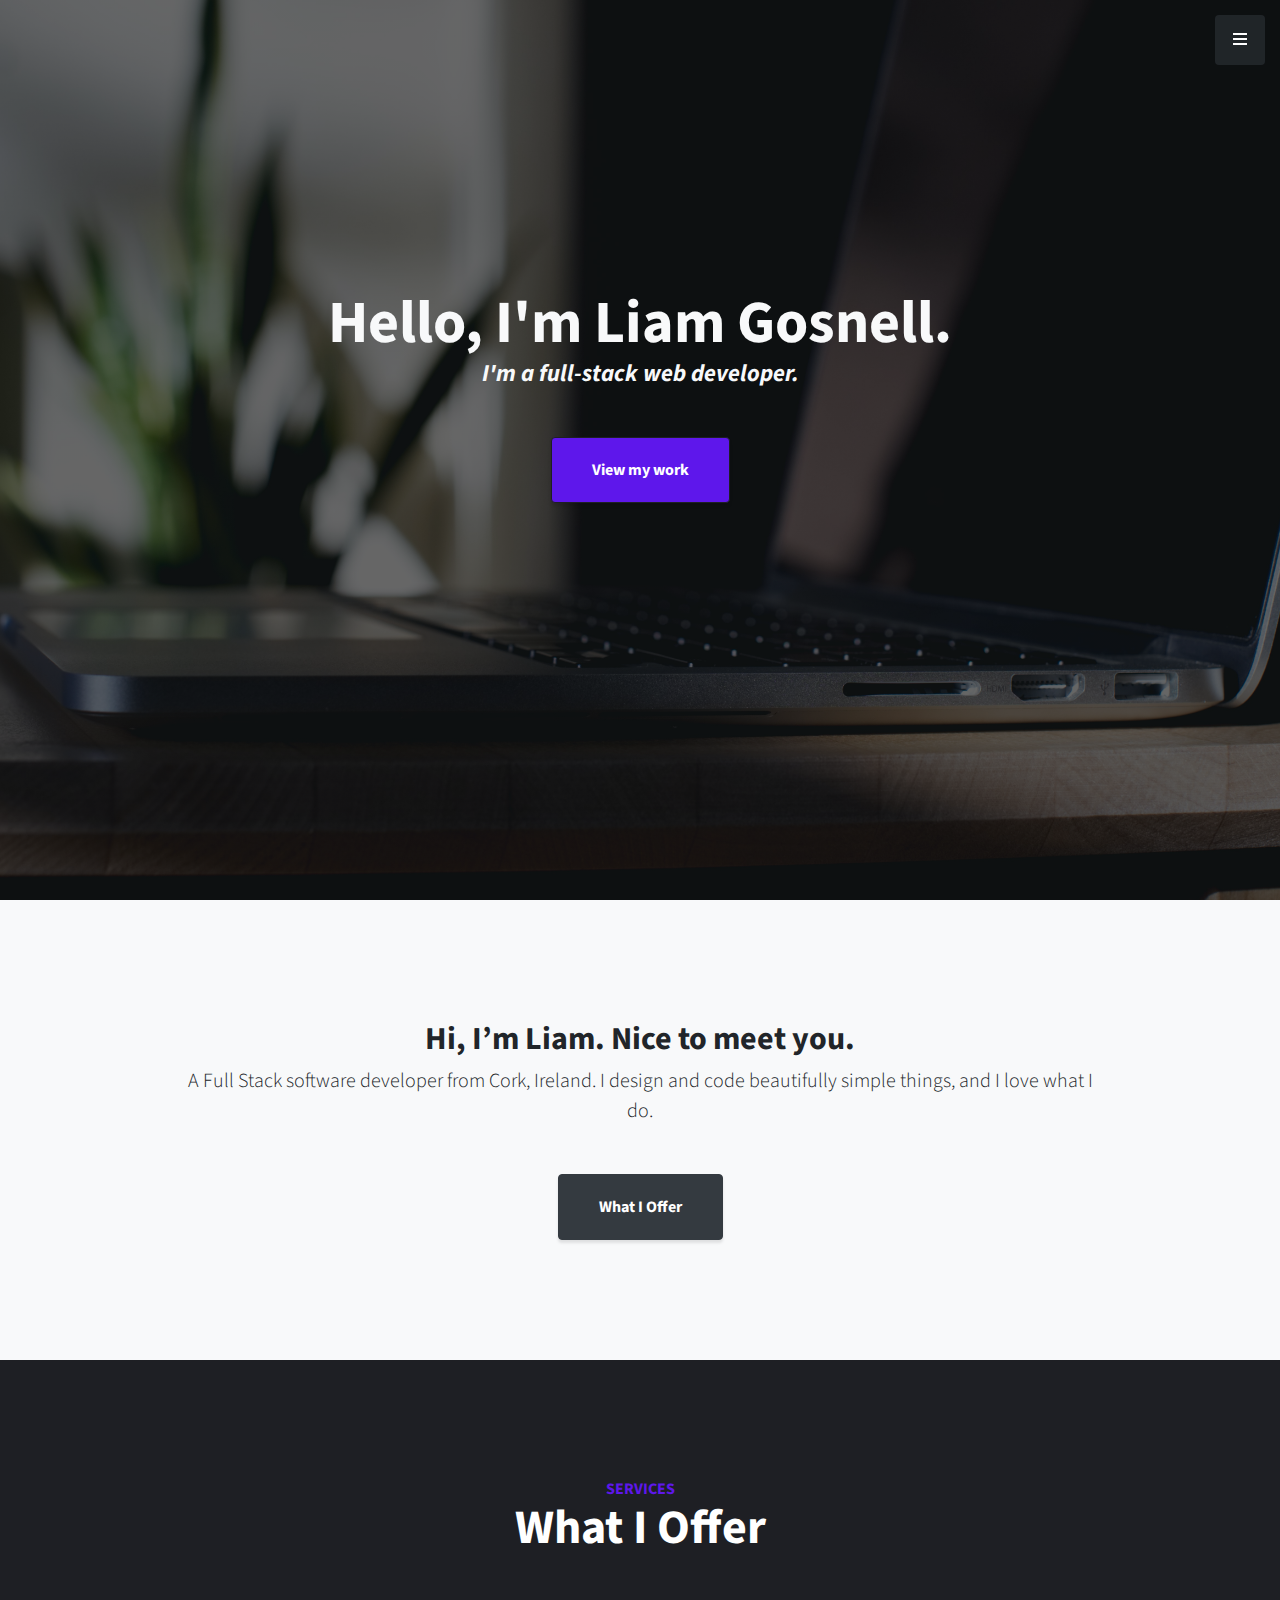
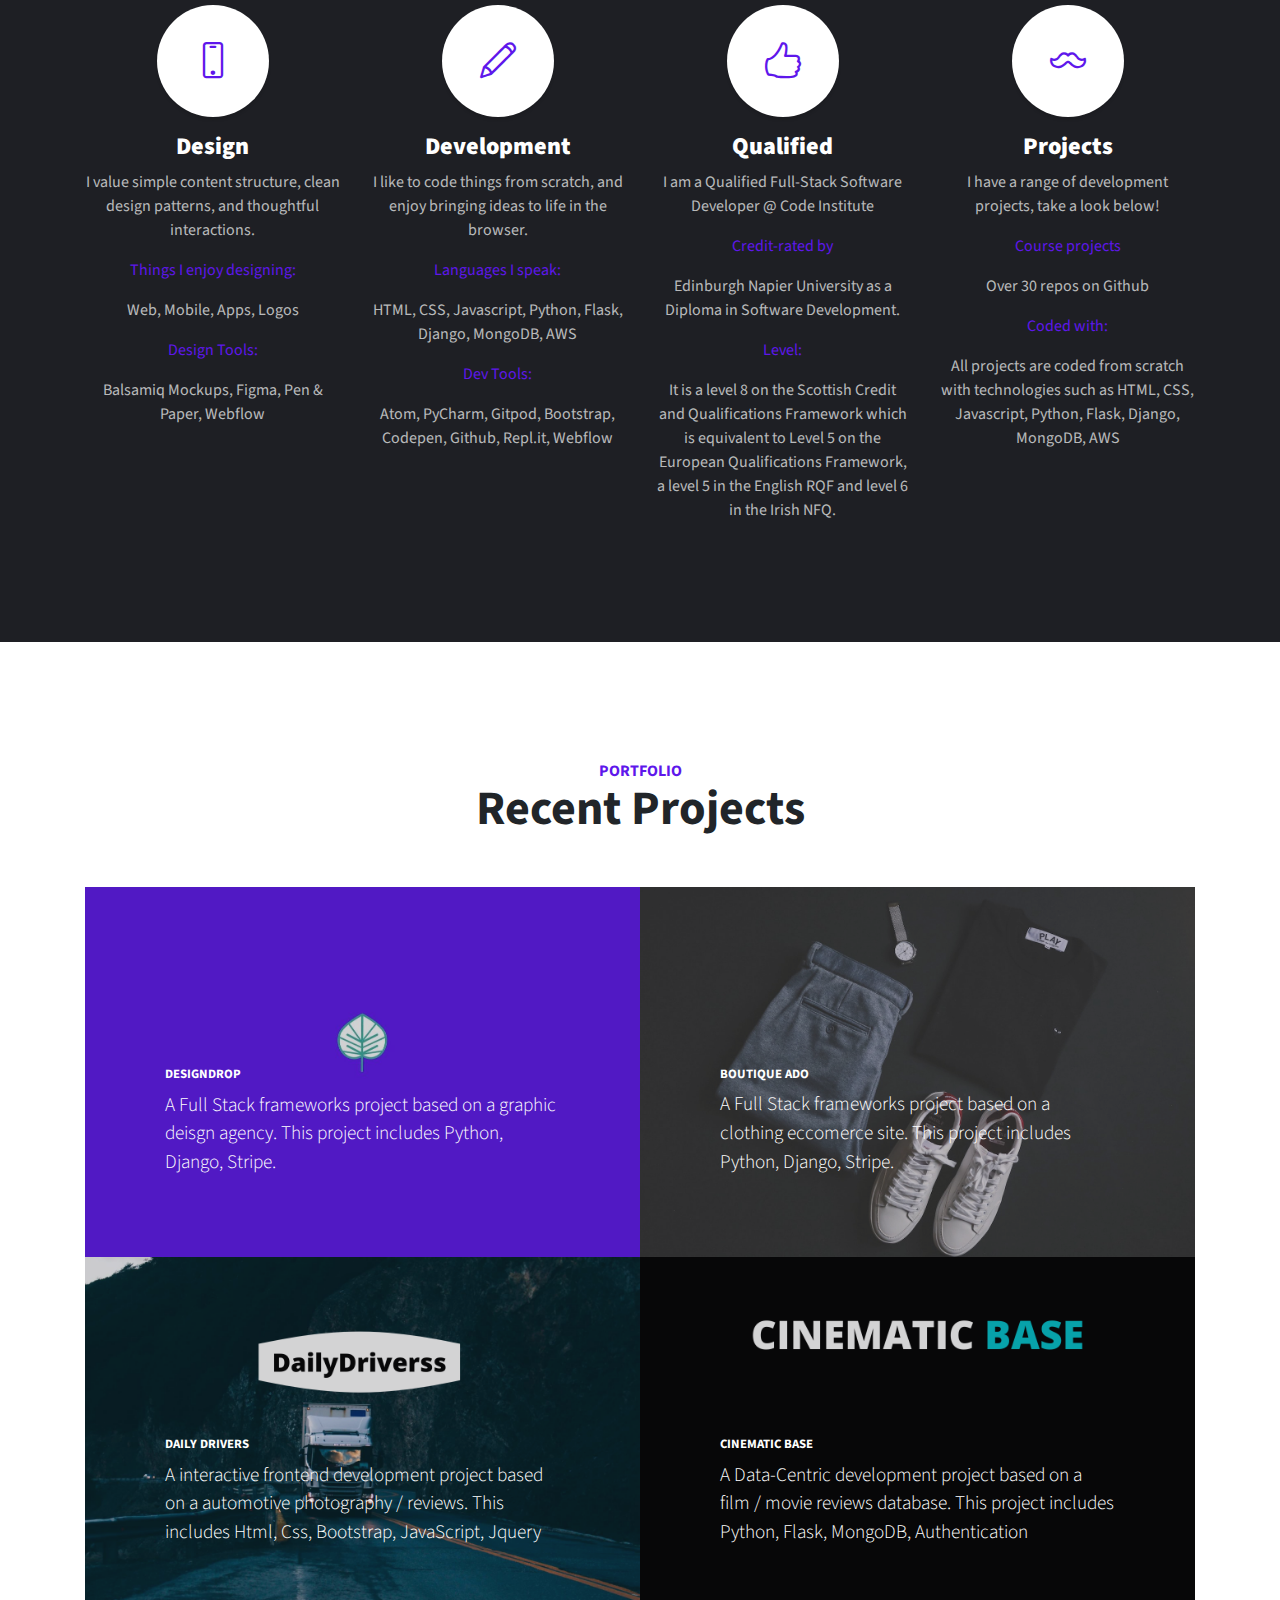
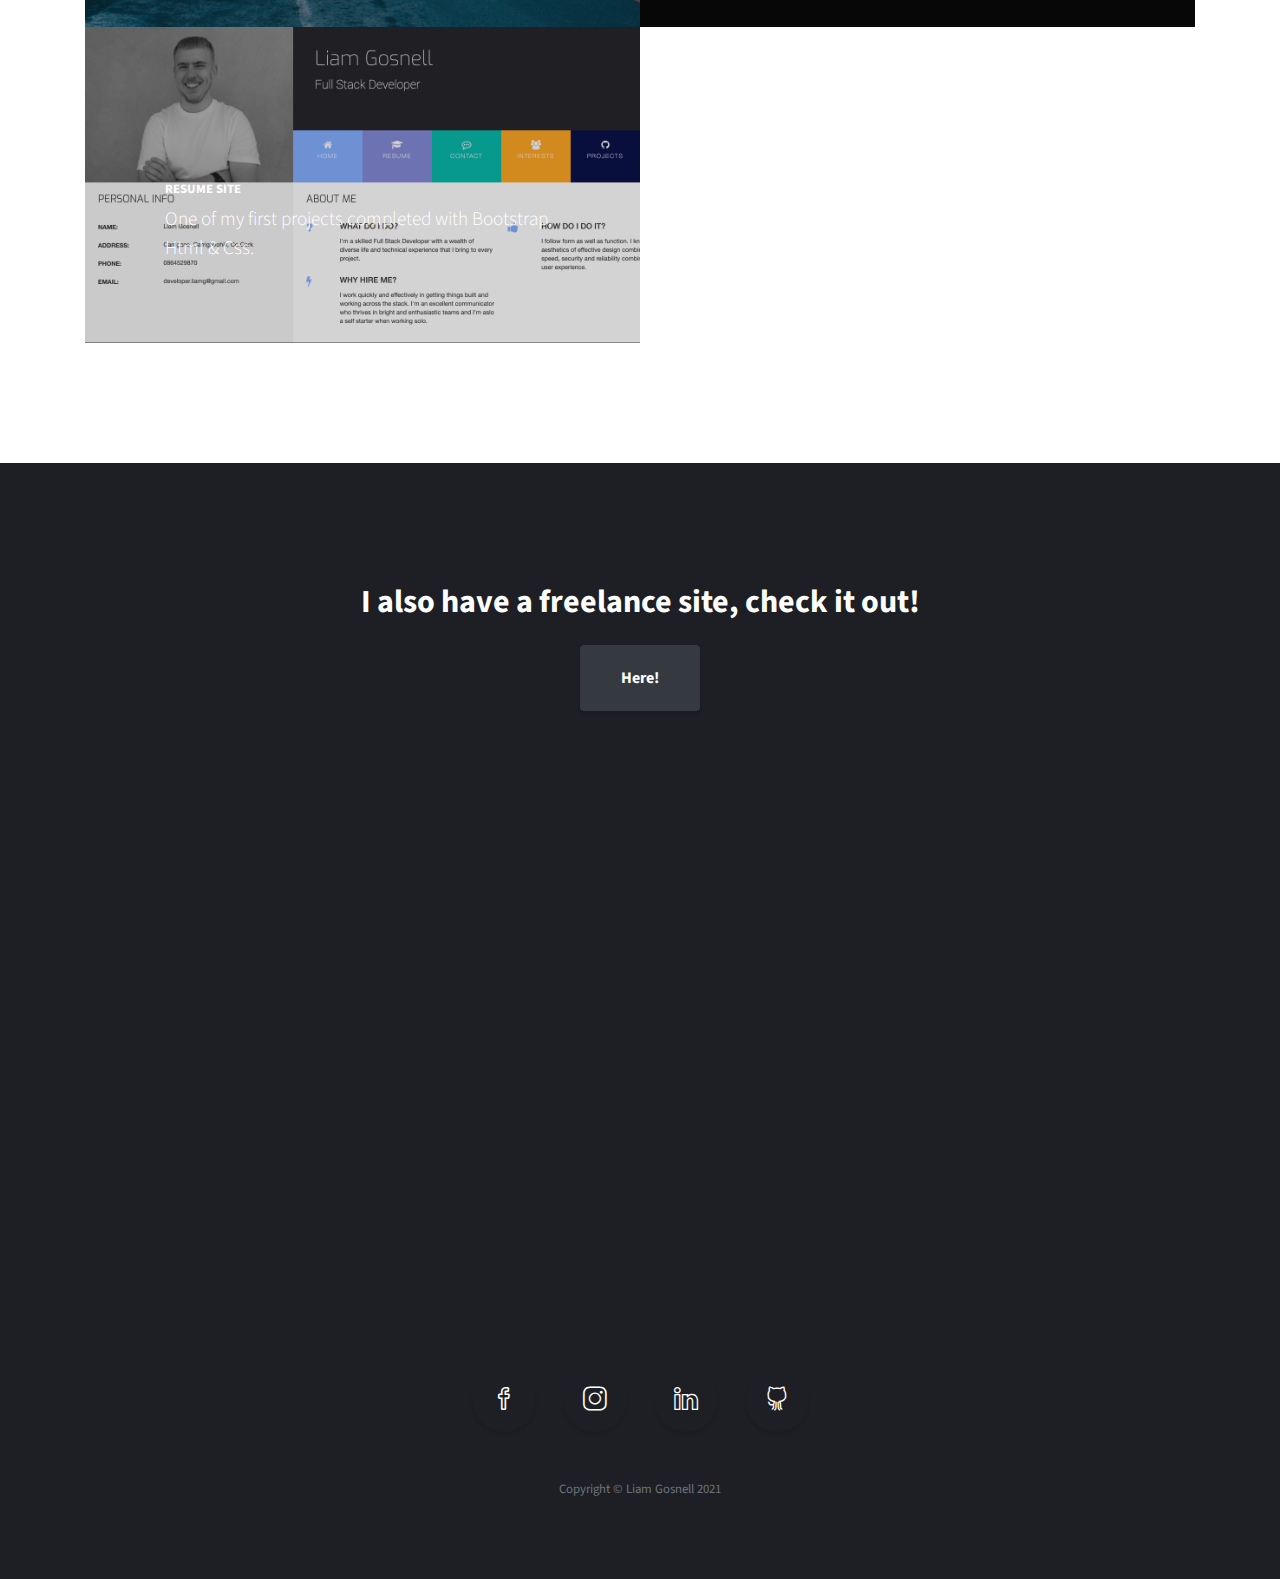
==== commit 2b3b2156: "adding new images, changing header text" ====
--- a/index.html
+++ b/index.html
@@ -53,12 +53,12 @@
 
   <!-- Header -->
   <header class="masthead d-flex">
-    <div class="container text-center my-auto">
-    <h2 class="text-light">Designer, Developer & Creative</h2>
-      <h5 class="mb-5 text-light">
-        <em>Welcome to my Portfolio Site</em>
-      </h5>
-      <a class="btn btn-primary btn-xl js-scroll-trigger" href="#about">Find Out More</a>
+    <div class="container header-container text-center my-auto">
+    <h1 class="text-light">Hello, I'm <span>Liam Gosnell</span>.</h1>
+      <h4 class="mb-5 text-light">
+        <em>I'm a full-stack web developer.</em>
+      </h4>
+      <a class="btn btn-primary btn-xl js-scroll-trigger" href="#about">View my work</a>
     </div>
     <div class="overlay"></div>
   </header>
--- a/static/css/stylish-portfolio.css
+++ b/static/css/stylish-portfolio.css
@@ -34,6 +34,10 @@
 h5,
 h6 {
   font-weight: 700;
+}
+
+h1 {
+  font-size: 60px!important;
 }
 
 .text-faded {
@@ -88,10 +92,14 @@
   height: auto;
   padding-top: 8rem;
   padding-bottom: 8rem;
-  background: linear-gradient(90deg, rgba(255, 255, 255, 0.1) 0%, rgba(255, 255, 255, 0.1) 100%), url("../img/IMG_1334.jpeg");
+  background: linear-gradient(90deg, rgba(0, 0, 0, 0.6) 100%, rgba(255, 255, 255, 0.4) 100%), url("../img/coding3.jpg");
   background-position: center center;
   background-repeat: no-repeat;
   background-size: cover;
+}
+
+.header-container{
+  padding-top: 160px;
 }
 
 .purple-text {
@@ -321,7 +329,7 @@
 }
 
 .btn-primary {
-  background-color: #1E1F24 !important;
+  background-color: #5E17EB !important;
   border-color: #1E1F24 !important;
   color: #fff !important;
 }
